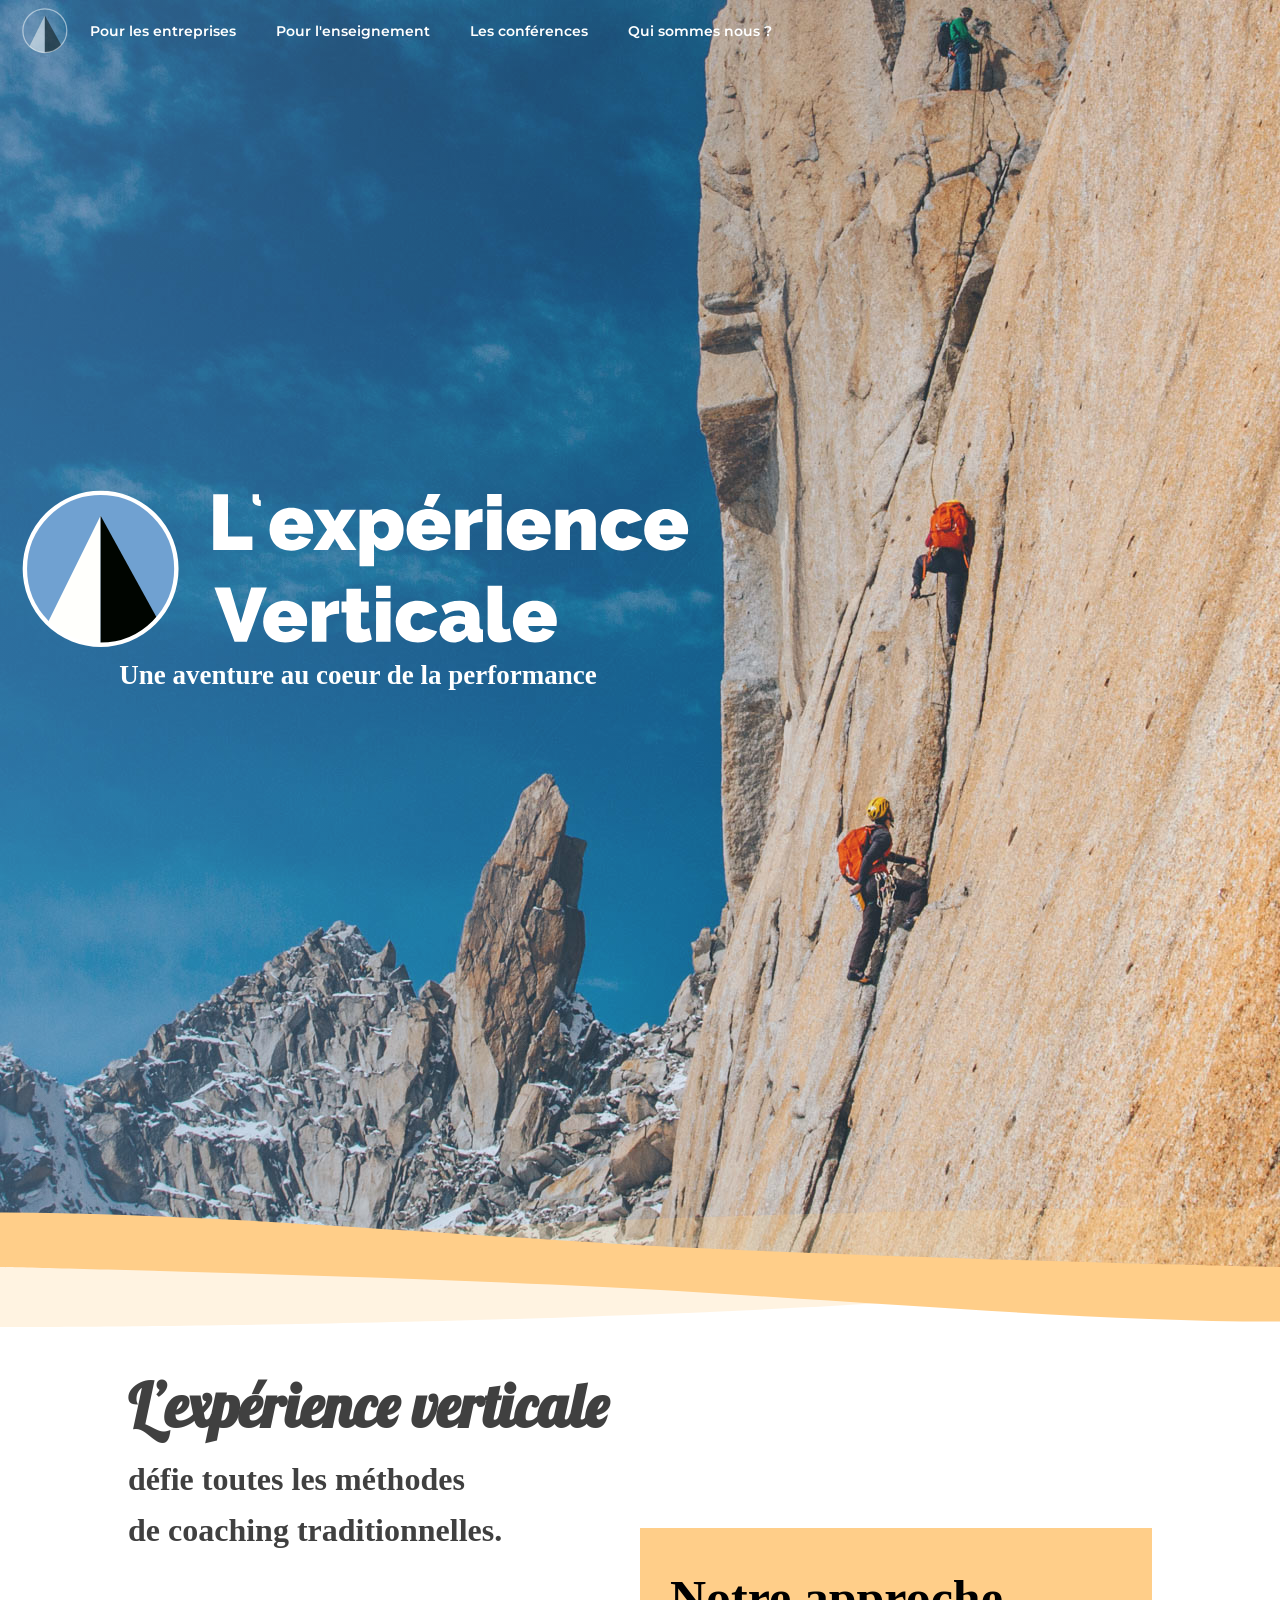
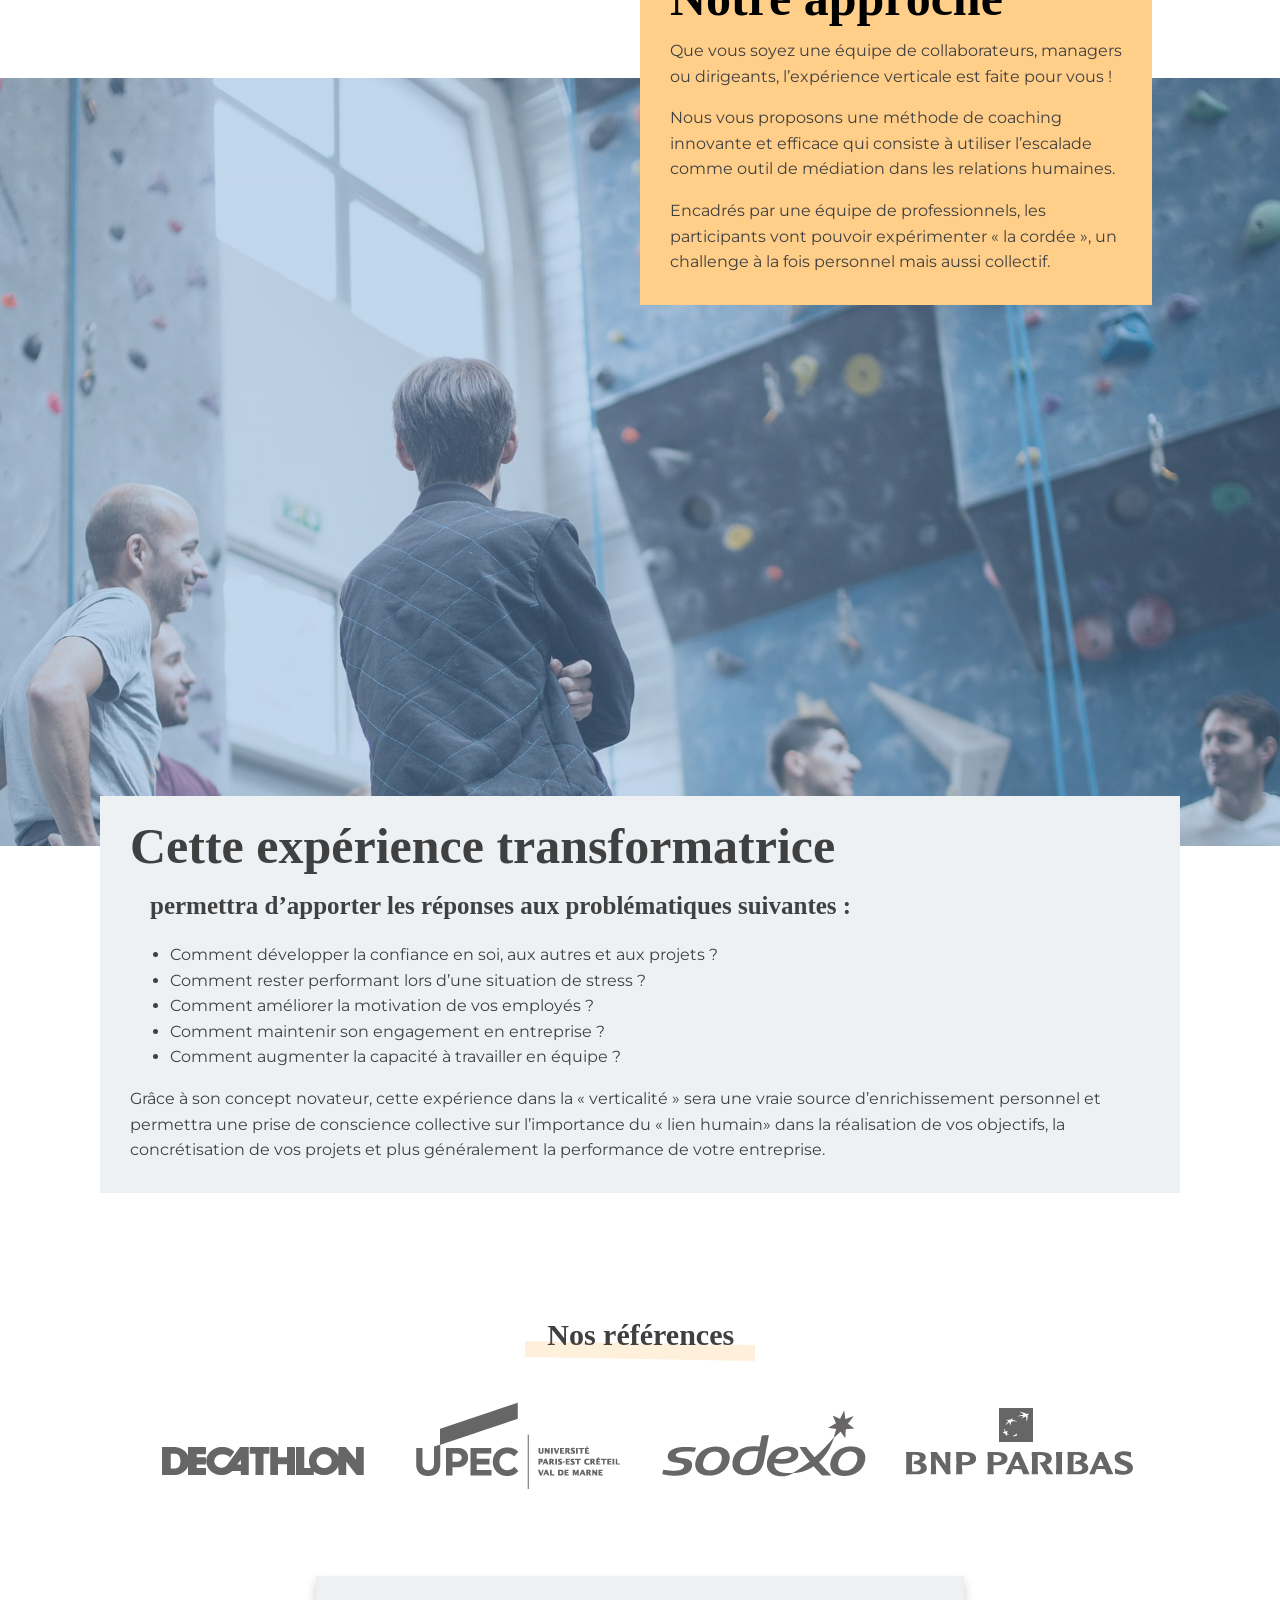
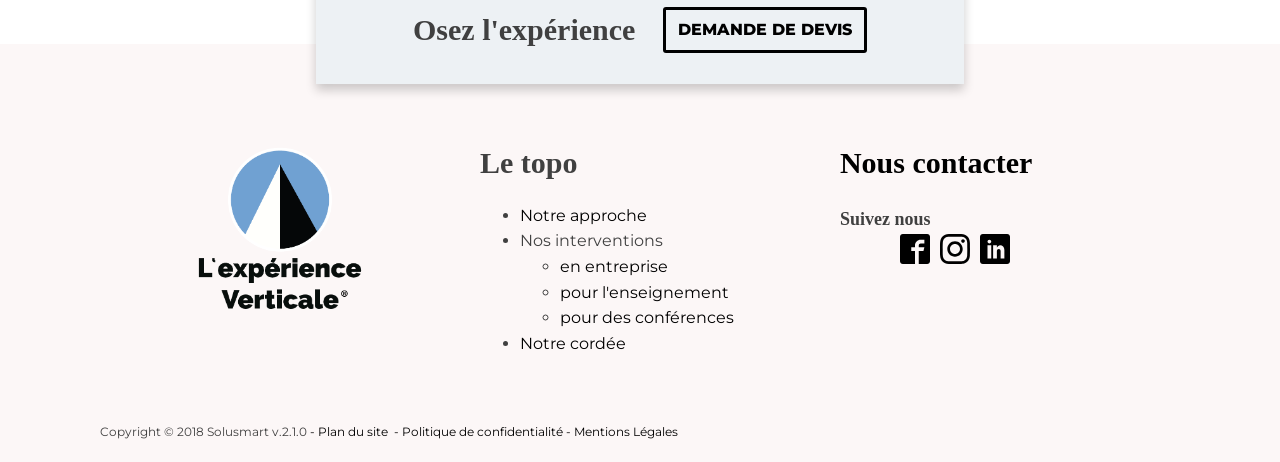
==== index.html @ 776cdc73 "Migration du site WordPress en site statique HTML/CSS/JS - 8 pages reproduites à l'identique (gabari" ====
<!DOCTYPE html>
<html lang="fr-FR">
<head>
<meta charset="UTF-8">
<meta name="viewport" content="width=device-width, initial-scale=1.0">
<title>L&#x27;expérience Verticale , une aventure au coeur de la performance</title>
<meta name="description" content="&quot;L’expérience verticale&quot; est un coaching au coeur de la confiance, encordé avec son partenaire, tester et renforcer votre performance.">
<meta name="robots" content="index, follow, max-image-preview:large, max-snippet:-1, max-video-preview:-1">
<link rel="canonical" href="https://www.experience-verticale.com/">
<meta property="og:locale" content="fr_FR">
<meta property="og:type" content="website">
<meta property="og:title" content="L&#x27;expérience Verticale , une aventure au coeur de la performance">
<meta property="og:description" content="&quot;L’expérience verticale&quot; est un coaching au coeur de la confiance, encordé avec son partenaire, tester et renforcer votre performance.">
<meta property="og:image" content="https://www.experience-verticale.com/assets/img/Experience-verticale_la-puissance-de-la-cordee.jpg">
<meta property="og:image:width" content="1900">
<meta property="og:image:height" content="1267">
<meta property="og:image:type" content="image/jpeg">
<meta property="og:url" content="https://www.experience-verticale.com/">
<meta property="og:site_name" content="L&#039;expérience Verticale">
<meta name="twitter:card" content="summary_large_image">
<link rel="icon" href="assets/img/favicon-32x32.png" sizes="32x32">
<link rel="icon" href="assets/img/favicon-192x192.png" sizes="192x192">
<link rel="apple-touch-icon" href="assets/img/favicon-180x180.png">
<meta name="msapplication-TileImage" content="assets/img/favicon-270x270.png">
<link rel="preconnect" href="https://fonts.bunny.net">
<link rel="stylesheet" href="https://fonts.bunny.net/css?family=montserrat:100,200,300,400,500,600,700,800,900|raleway:100,200,300,400,500,600,700,800,900|source-sans-pro:200,300,400,600,700,900|lobster:400&display=swap">
<link rel="stylesheet" href="assets/css/base.css">
<link rel="stylesheet" href="assets/css/layout.css">
<link rel="stylesheet" href="assets/css/pages/accueil.css">
<link rel="stylesheet" href="assets/css/universal.css">
<script type="application/ld+json">{"@context":"https:\/\/schema.org","@graph":[{"@type":"WebPage","@id":"https:\/\/www.experience-verticale.com\/","url":"https:\/\/www.experience-verticale.com\/","name":"L&#039;expérience Verticale , une aventure au coeur de la performance","isPartOf":{"@id":"https:\/\/www.experience-verticale.com\/#website"},"datePublished":"2019-02-04T19:18:00+00:00","dateModified":"2019-04-15T20:10:49+00:00","description":"\"L’expérience verticale\" est un coaching au coeur de la confiance, encordé avec son partenaire, tester et renforcer votre performance.","breadcrumb":{"@id":"https:\/\/www.experience-verticale.com\/#breadcrumb"},"inLanguage":"fr-FR","potentialAction":[{"@type":"ReadAction","target":["https:\/\/www.experience-verticale.com\/"]}]},{"@type":"BreadcrumbList","@id":"https:\/\/www.experience-verticale.com\/#breadcrumb","itemListElement":[{"@type":"ListItem","position":1,"name":"Accueil"}]},{"@type":"WebSite","@id":"https:\/\/www.experience-verticale.com\/#website","url":"https:\/\/www.experience-verticale.com\/","name":"L&#039;expérience Verticale","description":"Une aventure au coeur de la performance","inLanguage":"fr-FR"}]}</script>
<script async src="https://www.googletagmanager.com/gtag/js?id=GT-WRCR4NZ"></script>
<script>window.dataLayer=window.dataLayer||[];function gtag(){dataLayer.push(arguments);}gtag("js",new Date());gtag("config","GT-WRCR4NZ");</script>
<script src="assets/js/main.js" defer></script>
</head>
<body class="oxy-overlay-header oxygen-body">
<header id="_header-68-10" class="oxy-header-wrapper oxy-sticky-header oxy-overlay-header oxy-header" ><div id="_header_row-69-10" class="oxygen-hide-in-sticky oxygen-only-show-in-overlay oxy-header-row" ><div class="oxy-header-container"><div id="_header_left-70-10" class="oxy-header-left" ><img  id="image-75-10" alt="" src="assets/img/logo-LEXP-OPA.svg" class="ct-image"/><nav id="_nav_menu-74-10" class="oxy-nav-menu oxy-nav-menu-dropdowns oxy-nav-menu-dropdown-arrow oxy-nav-menu-responsive-dropdowns" ><div class='oxy-menu-toggle'><div class='oxy-nav-menu-hamburger-wrap'><div class='oxy-nav-menu-hamburger'><div class='oxy-nav-menu-hamburger-line'></div><div class='oxy-nav-menu-hamburger-line'></div><div class='oxy-nav-menu-hamburger-line'></div></div></div></div><div class="menu-fr_top_menu-container"><ul id="menu-fr_top_menu" class="oxy-nav-menu-list"><li class="menu-item"><a href="pour-les-entreprises/">Pour les entreprises</a></li>
<li class="menu-item"><a href="pour-lenseignement/">Pour l'enseignement</a></li>
<li class="menu-item"><a href="les-conferences/">Les conférences</a></li>
<li class="menu-item"><a href="qui-sommes-nous/">Qui sommes nous ?</a></li>
</ul></div></nav></div><div id="_header_center-71-10" class="oxy-header-center" ></div><div id="_header_right-72-10" class="oxy-header-right" ></div></div></div><div id="_header_row-77-10" class="oxygen-show-in-sticky-only oxygen-only-show-in-overlay oxy-header-row" ><div class="oxy-header-container"><div id="_header_left-78-10" class="oxy-header-left" ><img  id="image-79-10" alt="" src="assets/img/logo-LEXP-M.svg" class="ct-image"/><nav id="_nav_menu-80-10" class="oxy-nav-menu oxy-nav-menu-dropdowns oxy-nav-menu-dropdown-arrow oxy-nav-menu-responsive-dropdowns" ><div class='oxy-menu-toggle'><div class='oxy-nav-menu-hamburger-wrap'><div class='oxy-nav-menu-hamburger'><div class='oxy-nav-menu-hamburger-line'></div><div class='oxy-nav-menu-hamburger-line'></div><div class='oxy-nav-menu-hamburger-line'></div></div></div></div><div class="menu-fr_top_menu-container"><ul id="menu-fr_top_menu-1" class="oxy-nav-menu-list"><li class="menu-item"><a href="pour-les-entreprises/">Pour les entreprises</a></li>
<li class="menu-item"><a href="pour-lenseignement/">Pour l'enseignement</a></li>
<li class="menu-item"><a href="les-conferences/">Les conférences</a></li>
<li class="menu-item"><a href="qui-sommes-nous/">Qui sommes nous ?</a></li>
</ul></div></nav></div><div id="_header_center-81-10" class="oxy-header-center" ></div><div id="_header_right-82-10" class="oxy-header-right" ></div></div></div></header>
				<section id="section-3-10" class=" ct-section" ><div class="ct-section-inner-wrap"><div id="code_block-61-10" class="ct-code-block" ><svg xmlns="http://www.w3.org/2000/svg" viewBox="0 0 1000 279.24" preserveAspectRatio="none"><path d="M1000 0S331.54-4.18 0 279.24h1000z" opacity=".25"/><path d="M1000 279.24s-339.56-44.3-522.95-109.6S132.86 23.76 0 25.15v254.09z"/></svg>
    </div><div id="div_block-88-10" class="ct-div-block" ><img  id="image-84-10" alt="" src="assets/img/logo-LEXP-M.svg" class="ct-image"/><h2 id="headline-83-10" class="ct-headline">Une aventure au coeur de la performance</h2></div></div></section><section id="section-163-10" class=" ct-section" ><div class="ct-section-inner-wrap"><div id="code_block-165-10" class="ct-code-block" ><svg xmlns="http://www.w3.org/2000/svg" viewBox="0 0 1000 279.24" preserveAspectRatio="none"><path d="M1000 0S331.54-4.18 0 279.24h1000z" opacity=".25"/><path d="M1000 279.24s-339.56-44.3-522.95-109.6S132.86 23.76 0 25.15v254.09z"/></svg>
    </div></div></section><section id="section-275-10" class=" ct-section" ><div class="ct-section-inner-wrap"><div id="div_block-277-10" class="ct-div-block" ><h1 id="headline-280-10" class="ct-headline">L’expérience verticale<br></h1><h1 id="headline-283-10" class="ct-headline">défie toutes les méthodes<br>de coaching traditionnelles.</h1></div></div></section><section id="section-17-10" class=" ct-section" ><div class="ct-section-inner-wrap"><div id="div_block-262-10" class="ct-div-block" ><h1 id="headline-251-10" class="ct-headline">Notre approche</h1><div id="_rich_text-258-10" class="oxy-rich-text" ><p><span style="font-weight: 400;">Que vous soyez une équipe de collaborateurs, managers ou dirigeants, l’expérience verticale est faite pour vous !</span></p><p><span style="font-weight: 400;">Nous vous proposons une méthode de coaching innovante et efficace qui consiste à utiliser l’escalade comme outil de médiation dans les relations humaines.</span></p><p><span style="font-weight: 400;">Encadrés par une équipe de professionnels, les participants vont pouvoir expérimenter « la cordée », un challenge à la fois personnel mais aussi collectif.</span></p></div></div></div></section><section id="section-299-10" class=" ct-section" ><div class="ct-section-inner-wrap"></div></section><section id="section-273-10" class=" ct-section" ><div class="ct-section-inner-wrap"><div id="div_block-291-10" class="ct-div-block" ><h1 id="headline-292-10" class="ct-headline">Cette expérience transformatrice</h1><h1 id="headline-295-10" class="ct-headline">permettra d’apporter les réponses aux problématiques suivantes :</h1><div id="_rich_text-294-10" class="oxy-rich-text" ><ul><li><span style="font-weight: 400;">Comment développer la confiance en soi, aux autres et aux projets ?</span></li><li><span style="font-weight: 400;"> Comment rester performant lors d’une situation de stress ?</span></li><li><span style="font-weight: 400;"> Comment améliorer la motivation de vos employés ? </span></li><li><span style="font-weight: 400;"> Comment maintenir son engagement en entreprise ?</span></li><li><span style="font-weight: 400;"> Comment augmenter la capacité à travailler en équipe ?</span></li></ul><p><span style="font-weight: 400;">Grâce à son concept novateur, cette expérience dans la « verticalité » sera une vraie source d’enrichissement personnel et permettra une prise de conscience collective sur l’importance du « lien humain» dans la réalisation de vos objectifs, la concrétisation de vos projets et plus généralement la performance de votre entreprise.</span></p></div></div></div></section><section id="section-324-10" class=" ct-section" ><div class="ct-section-inner-wrap"></div></section><section id="section-317-10" class=" ct-section" ><div class="ct-section-inner-wrap"><div id="div_block-358-10" class="ct-div-block" ><h1 id="headline-359-10" class="ct-headline">Nos références</h1></div><div id="slider-167-10" class="ct-slider ct_unique_slider_4169" ><div class="oxygen-unslider-container"><ul><li><div id="slide-168-10" class="ct-slide" ><img  id="image-179-10" alt="" src="assets/img/Clients-Slider-1.png" class="ct-image"/><img  id="image-180-10" alt="" src="assets/img/Clients-Slider-Mob-1.png" class="ct-image"/></div></li><li><div id="slide-169-10" class="ct-slide" ><img  id="image-183-10" alt="" src="assets/img/Clients-Slider-2.png" class="ct-image"/><img  id="image-181-10" alt="" src="assets/img/Clients-Slider-Mob-2.png" class="ct-image"/></div></li><li><div id="slide-191-10" class="ct-slide" ><img  id="image-192-10" alt="" src="assets/img/Clients-Slider-3.png" class="ct-image"/><img  id="image-193-10" alt="" src="assets/img/Clients-Slider-Mob-3.png" class="ct-image"/></div></li></ul></div></div></div></section><section id="section-397-10" class=" ct-section" ><div class="ct-section-inner-wrap"><div id="div_block-398-10" class="ct-div-block" ><h1 id="headline-399-10" class="ct-headline">Osez l'expérience</h1><a id="link_button-402-10" class="ct-link-button" href="mailto:contact@experience-verticale.com"  >DEMANDE DE DEVIS</a></div></div></section><section id="section-24-10" class=" ct-section" ><div class="ct-section-inner-wrap"><div id="new_columns-140-10" class="ct-new-columns" ><div id="div_block-141-10" class="ct-div-block" ><div id="div_block-145-10" class="ct-div-block" ><img  id="image-44-32" alt="" src="assets/img/logo-EV-carre-trs.png" class="ct-image"/><img  id="image-45-32" alt="" src="assets/img/logo-LEXP-M-500px.png" class="ct-image"/></div></div><div id="div_block-142-10" class="ct-div-block" ><div id="div_block-18-32" class="ct-div-block" ><h1 id="headline-152-10" class="ct-headline">Le topo<br></h1><div id="_rich_text-161-10" class="oxy-rich-text" ><ul><li><a href="./">Notre approche</a></li><li>Nos interventions<ul><li><a href="pour-les-entreprises/">en entreprise</a></li><li><a href="pour-lenseignement/">pour l'enseignement</a></li><li><a href="les-conferences/">pour des conférences</a></li></ul></li><li><a href="qui-sommes-nous/">Notre cordée</a></li></ul></div></div></div><div id="div_block-143-10" class="ct-div-block" ><a id="link-43-32" class="ct-link" href="mailto:contact@experience-verticale.com"  ><h1 id="headline-25-32" class="ct-headline">Nous contacter</h1></a><h1 id="headline-33-32" class="ct-headline">Suivez nous</h1><div id="_social_icons-35-32" class="oxy-social-icons" ><a href='https://www.facebook.com/experienceverticale' target='_blank' class='oxy-social-icons-facebook'><svg><title>Visit our Facebook</title><use xlink:href='#oxy-social-icons-icon-facebook-blank'></use></svg></a><a href='https://www.instagram.com/experienceverticale/' target='_blank' class='oxy-social-icons-instagram'><svg><title>Visit our Instagram</title><use xlink:href='#oxy-social-icons-icon-instagram-blank'></use></svg></a><a href='https://www.linkedin.com/company/experienceverticale/' target='_blank' class='oxy-social-icons-linkedin'><svg><title>Visit our LinkedIn</title><use xlink:href='#oxy-social-icons-icon-linkedin-blank'></use></svg></a></div></div></div><div id="div_block-149-10" class="ct-div-block" ><div id="text_block-150-10" class="ct-text-block" >Copyright © 2018 Solusmart v.2.1.0</div><a id="text_block-52-32" class="ct-link-text" href="plan-du-site/" target="_self"  >&nbsp;-&nbsp;Plan du site&nbsp;</a><a id="link_text-56-32" class="ct-link-text" href="politique-de-confidentialite/" target="_self"  >&nbsp;- Politique de confidentialité</a><a id="link_text-58-32" class="ct-link-text" href="mentions-legales/" target="_self"  >&nbsp;- Mentions Légales</a></div></div></section>	
		<svg style="position: absolute; width: 0; height: 0; overflow: hidden;" version="1.1" xmlns="http://www.w3.org/2000/svg" xmlns:xlink="http://www.w3.org/1999/xlink">
		   <defs>
		      <symbol id="oxy-social-icons-icon-linkedin" viewBox="0 0 32 32">
		         <title>linkedin</title>
		         <path d="M12 12h5.535v2.837h0.079c0.77-1.381 2.655-2.837 5.464-2.837 5.842 0 6.922 3.637 6.922 8.367v9.633h-5.769v-8.54c0-2.037-0.042-4.657-3.001-4.657-3.005 0-3.463 2.218-3.463 4.509v8.688h-5.767v-18z"></path>
		         <path d="M2 12h6v18h-6v-18z"></path>
		         <path d="M8 7c0 1.657-1.343 3-3 3s-3-1.343-3-3c0-1.657 1.343-3 3-3s3 1.343 3 3z"></path>
		      </symbol>
		      <symbol id="oxy-social-icons-icon-facebook" viewBox="0 0 32 32">
		         <title>facebook</title>
		         <path d="M19 6h5v-6h-5c-3.86 0-7 3.14-7 7v3h-4v6h4v16h6v-16h5l1-6h-6v-3c0-0.542 0.458-1 1-1z"></path>
		      </symbol>
		      <symbol id="oxy-social-icons-icon-pinterest" viewBox="0 0 32 32">
		         <title>pinterest</title>
		         <path d="M16 2.138c-7.656 0-13.863 6.206-13.863 13.863 0 5.875 3.656 10.887 8.813 12.906-0.119-1.094-0.231-2.781 0.050-3.975 0.25-1.081 1.625-6.887 1.625-6.887s-0.412-0.831-0.412-2.056c0-1.925 1.119-3.369 2.506-3.369 1.181 0 1.756 0.887 1.756 1.95 0 1.188-0.756 2.969-1.15 4.613-0.331 1.381 0.688 2.506 2.050 2.506 2.462 0 4.356-2.6 4.356-6.35 0-3.319-2.387-5.638-5.787-5.638-3.944 0-6.256 2.956-6.256 6.019 0 1.194 0.456 2.469 1.031 3.163 0.113 0.137 0.131 0.256 0.094 0.4-0.106 0.438-0.338 1.381-0.387 1.575-0.063 0.256-0.2 0.306-0.463 0.188-1.731-0.806-2.813-3.337-2.813-5.369 0-4.375 3.175-8.387 9.156-8.387 4.806 0 8.544 3.425 8.544 8.006 0 4.775-3.012 8.625-7.194 8.625-1.406 0-2.725-0.731-3.175-1.594 0 0-0.694 2.644-0.863 3.294-0.313 1.206-1.156 2.712-1.725 3.631 1.3 0.4 2.675 0.619 4.106 0.619 7.656 0 13.863-6.206 13.863-13.863 0-7.662-6.206-13.869-13.863-13.869z"></path>
		      </symbol>
		      <symbol id="oxy-social-icons-icon-youtube" viewBox="0 0 32 32">
		         <title>youtube</title>
		         <path d="M31.681 9.6c0 0-0.313-2.206-1.275-3.175-1.219-1.275-2.581-1.281-3.206-1.356-4.475-0.325-11.194-0.325-11.194-0.325h-0.012c0 0-6.719 0-11.194 0.325-0.625 0.075-1.987 0.081-3.206 1.356-0.963 0.969-1.269 3.175-1.269 3.175s-0.319 2.588-0.319 5.181v2.425c0 2.587 0.319 5.181 0.319 5.181s0.313 2.206 1.269 3.175c1.219 1.275 2.819 1.231 3.531 1.369 2.563 0.244 10.881 0.319 10.881 0.319s6.725-0.012 11.2-0.331c0.625-0.075 1.988-0.081 3.206-1.356 0.962-0.969 1.275-3.175 1.275-3.175s0.319-2.587 0.319-5.181v-2.425c-0.006-2.588-0.325-5.181-0.325-5.181zM12.694 20.15v-8.994l8.644 4.513-8.644 4.481z"></path>
		      </symbol>
		      <symbol id="oxy-social-icons-icon-rss" viewBox="0 0 32 32">
		         <title>rss</title>
		         <path d="M4.259 23.467c-2.35 0-4.259 1.917-4.259 4.252 0 2.349 1.909 4.244 4.259 4.244 2.358 0 4.265-1.895 4.265-4.244-0-2.336-1.907-4.252-4.265-4.252zM0.005 10.873v6.133c3.993 0 7.749 1.562 10.577 4.391 2.825 2.822 4.384 6.595 4.384 10.603h6.16c-0-11.651-9.478-21.127-21.121-21.127zM0.012 0v6.136c14.243 0 25.836 11.604 25.836 25.864h6.152c0-17.64-14.352-32-31.988-32z"></path>
		      </symbol>
		      <symbol id="oxy-social-icons-icon-twitter" viewBox="0 0 512 512">
		         <title>twitter</title>
		         <path d="M389.2 48h70.6L305.6 224.2 487 464H345L233.7 318.6 106.5 464H35.8L200.7 275.5 26.8 48H172.4L272.9 180.9 389.2 48zM364.4 421.8h39.1L151.1 88h-42L364.4 421.8z"></path>
		      </symbol>
		      <symbol id="oxy-social-icons-icon-instagram" viewBox="0 0 32 32">
		         <title>instagram</title>
		         <path d="M16 2.881c4.275 0 4.781 0.019 6.462 0.094 1.563 0.069 2.406 0.331 2.969 0.55 0.744 0.288 1.281 0.638 1.837 1.194 0.563 0.563 0.906 1.094 1.2 1.838 0.219 0.563 0.481 1.412 0.55 2.969 0.075 1.688 0.094 2.194 0.094 6.463s-0.019 4.781-0.094 6.463c-0.069 1.563-0.331 2.406-0.55 2.969-0.288 0.744-0.637 1.281-1.194 1.837-0.563 0.563-1.094 0.906-1.837 1.2-0.563 0.219-1.413 0.481-2.969 0.55-1.688 0.075-2.194 0.094-6.463 0.094s-4.781-0.019-6.463-0.094c-1.563-0.069-2.406-0.331-2.969-0.55-0.744-0.288-1.281-0.637-1.838-1.194-0.563-0.563-0.906-1.094-1.2-1.837-0.219-0.563-0.481-1.413-0.55-2.969-0.075-1.688-0.094-2.194-0.094-6.463s0.019-4.781 0.094-6.463c0.069-1.563 0.331-2.406 0.55-2.969 0.288-0.744 0.638-1.281 1.194-1.838 0.563-0.563 1.094-0.906 1.838-1.2 0.563-0.219 1.412-0.481 2.969-0.55 1.681-0.075 2.188-0.094 6.463-0.094zM16 0c-4.344 0-4.887 0.019-6.594 0.094-1.7 0.075-2.869 0.35-3.881 0.744-1.056 0.412-1.95 0.956-2.837 1.85-0.894 0.888-1.438 1.781-1.85 2.831-0.394 1.019-0.669 2.181-0.744 3.881-0.075 1.713-0.094 2.256-0.094 6.6s0.019 4.887 0.094 6.594c0.075 1.7 0.35 2.869 0.744 3.881 0.413 1.056 0.956 1.95 1.85 2.837 0.887 0.887 1.781 1.438 2.831 1.844 1.019 0.394 2.181 0.669 3.881 0.744 1.706 0.075 2.25 0.094 6.594 0.094s4.888-0.019 6.594-0.094c1.7-0.075 2.869-0.35 3.881-0.744 1.050-0.406 1.944-0.956 2.831-1.844s1.438-1.781 1.844-2.831c0.394-1.019 0.669-2.181 0.744-3.881 0.075-1.706 0.094-2.25 0.094-6.594s-0.019-4.887-0.094-6.594c-0.075-1.7-0.35-2.869-0.744-3.881-0.394-1.063-0.938-1.956-1.831-2.844-0.887-0.887-1.781-1.438-2.831-1.844-1.019-0.394-2.181-0.669-3.881-0.744-1.712-0.081-2.256-0.1-6.6-0.1v0z"></path>
		         <path d="M16 7.781c-4.537 0-8.219 3.681-8.219 8.219s3.681 8.219 8.219 8.219 8.219-3.681 8.219-8.219c0-4.537-3.681-8.219-8.219-8.219zM16 21.331c-2.944 0-5.331-2.387-5.331-5.331s2.387-5.331 5.331-5.331c2.944 0 5.331 2.387 5.331 5.331s-2.387 5.331-5.331 5.331z"></path>
		         <path d="M26.462 7.456c0 1.060-0.859 1.919-1.919 1.919s-1.919-0.859-1.919-1.919c0-1.060 0.859-1.919 1.919-1.919s1.919 0.859 1.919 1.919z"></path>
		      </symbol>
		      <symbol id="oxy-social-icons-icon-facebook-blank" viewBox="0 0 32 32">
		         <title>facebook-blank</title>
		         <path d="M29 0h-26c-1.65 0-3 1.35-3 3v26c0 1.65 1.35 3 3 3h13v-14h-4v-4h4v-2c0-3.306 2.694-6 6-6h4v4h-4c-1.1 0-2 0.9-2 2v2h6l-1 4h-5v14h9c1.65 0 3-1.35 3-3v-26c0-1.65-1.35-3-3-3z"></path>
		      </symbol>
		      <symbol id="oxy-social-icons-icon-rss-blank" viewBox="0 0 32 32">
		         <title>rss-blank</title>
		         <path d="M29 0h-26c-1.65 0-3 1.35-3 3v26c0 1.65 1.35 3 3 3h26c1.65 0 3-1.35 3-3v-26c0-1.65-1.35-3-3-3zM8.719 25.975c-1.5 0-2.719-1.206-2.719-2.706 0-1.488 1.219-2.712 2.719-2.712 1.506 0 2.719 1.225 2.719 2.712 0 1.5-1.219 2.706-2.719 2.706zM15.544 26c0-2.556-0.994-4.962-2.794-6.762-1.806-1.806-4.2-2.8-6.75-2.8v-3.912c7.425 0 13.475 6.044 13.475 13.475h-3.931zM22.488 26c0-9.094-7.394-16.5-16.481-16.5v-3.912c11.25 0 20.406 9.162 20.406 20.413h-3.925z"></path>
		      </symbol>
		      <symbol id="oxy-social-icons-icon-linkedin-blank" viewBox="0 0 32 32">
		         <title>linkedin-blank</title>
		         <path d="M29 0h-26c-1.65 0-3 1.35-3 3v26c0 1.65 1.35 3 3 3h26c1.65 0 3-1.35 3-3v-26c0-1.65-1.35-3-3-3zM12 26h-4v-14h4v14zM10 10c-1.106 0-2-0.894-2-2s0.894-2 2-2c1.106 0 2 0.894 2 2s-0.894 2-2 2zM26 26h-4v-8c0-1.106-0.894-2-2-2s-2 0.894-2 2v8h-4v-14h4v2.481c0.825-1.131 2.087-2.481 3.5-2.481 2.488 0 4.5 2.238 4.5 5v9z"></path>
		      </symbol>
		      <symbol id="oxy-social-icons-icon-pinterest-blank" viewBox="0 0 32 32">
		         <title>pinterest</title>
		         <path d="M16 2.138c-7.656 0-13.863 6.206-13.863 13.863 0 5.875 3.656 10.887 8.813 12.906-0.119-1.094-0.231-2.781 0.050-3.975 0.25-1.081 1.625-6.887 1.625-6.887s-0.412-0.831-0.412-2.056c0-1.925 1.119-3.369 2.506-3.369 1.181 0 1.756 0.887 1.756 1.95 0 1.188-0.756 2.969-1.15 4.613-0.331 1.381 0.688 2.506 2.050 2.506 2.462 0 4.356-2.6 4.356-6.35 0-3.319-2.387-5.638-5.787-5.638-3.944 0-6.256 2.956-6.256 6.019 0 1.194 0.456 2.469 1.031 3.163 0.113 0.137 0.131 0.256 0.094 0.4-0.106 0.438-0.338 1.381-0.387 1.575-0.063 0.256-0.2 0.306-0.463 0.188-1.731-0.806-2.813-3.337-2.813-5.369 0-4.375 3.175-8.387 9.156-8.387 4.806 0 8.544 3.425 8.544 8.006 0 4.775-3.012 8.625-7.194 8.625-1.406 0-2.725-0.731-3.175-1.594 0 0-0.694 2.644-0.863 3.294-0.313 1.206-1.156 2.712-1.725 3.631 1.3 0.4 2.675 0.619 4.106 0.619 7.656 0 13.863-6.206 13.863-13.863 0-7.662-6.206-13.869-13.863-13.869z"></path>
		      </symbol>
		      <symbol id="oxy-social-icons-icon-youtube-blank" viewBox="0 0 32 32">
		         <title>youtube</title>
		         <path d="M31.681 9.6c0 0-0.313-2.206-1.275-3.175-1.219-1.275-2.581-1.281-3.206-1.356-4.475-0.325-11.194-0.325-11.194-0.325h-0.012c0 0-6.719 0-11.194 0.325-0.625 0.075-1.987 0.081-3.206 1.356-0.963 0.969-1.269 3.175-1.269 3.175s-0.319 2.588-0.319 5.181v2.425c0 2.587 0.319 5.181 0.319 5.181s0.313 2.206 1.269 3.175c1.219 1.275 2.819 1.231 3.531 1.369 2.563 0.244 10.881 0.319 10.881 0.319s6.725-0.012 11.2-0.331c0.625-0.075 1.988-0.081 3.206-1.356 0.962-0.969 1.275-3.175 1.275-3.175s0.319-2.587 0.319-5.181v-2.425c-0.006-2.588-0.325-5.181-0.325-5.181zM12.694 20.15v-8.994l8.644 4.513-8.644 4.481z"></path>
		      </symbol>
		      <symbol id="oxy-social-icons-icon-twitter-blank" viewBox="0 0 448 512">
				<title>twitter</title>
				<path d="M64 32C28.7 32 0 60.7 0 96V416c0 35.3 28.7 64 64 64H384c35.3 0 64-28.7 64-64V96c0-35.3-28.7-64-64-64H64zm297.1 84L257.3 234.6 379.4 396H283.8L209 298.1 123.3 396H75.8l111-126.9L69.7 116h98l67.7 89.5L313.6 116h47.5zM323.3 367.6L153.4 142.9H125.1L296.9 367.6h26.3z"></path>
			  </symbol>
		      <symbol id="oxy-social-icons-icon-instagram-blank" viewBox="0 0 32 32">
		         <title>instagram</title>
		         <path d="M16 2.881c4.275 0 4.781 0.019 6.462 0.094 1.563 0.069 2.406 0.331 2.969 0.55 0.744 0.288 1.281 0.638 1.837 1.194 0.563 0.563 0.906 1.094 1.2 1.838 0.219 0.563 0.481 1.412 0.55 2.969 0.075 1.688 0.094 2.194 0.094 6.463s-0.019 4.781-0.094 6.463c-0.069 1.563-0.331 2.406-0.55 2.969-0.288 0.744-0.637 1.281-1.194 1.837-0.563 0.563-1.094 0.906-1.837 1.2-0.563 0.219-1.413 0.481-2.969 0.55-1.688 0.075-2.194 0.094-6.463 0.094s-4.781-0.019-6.463-0.094c-1.563-0.069-2.406-0.331-2.969-0.55-0.744-0.288-1.281-0.637-1.838-1.194-0.563-0.563-0.906-1.094-1.2-1.837-0.219-0.563-0.481-1.413-0.55-2.969-0.075-1.688-0.094-2.194-0.094-6.463s0.019-4.781 0.094-6.463c0.069-1.563 0.331-2.406 0.55-2.969 0.288-0.744 0.638-1.281 1.194-1.838 0.563-0.563 1.094-0.906 1.838-1.2 0.563-0.219 1.412-0.481 2.969-0.55 1.681-0.075 2.188-0.094 6.463-0.094zM16 0c-4.344 0-4.887 0.019-6.594 0.094-1.7 0.075-2.869 0.35-3.881 0.744-1.056 0.412-1.95 0.956-2.837 1.85-0.894 0.888-1.438 1.781-1.85 2.831-0.394 1.019-0.669 2.181-0.744 3.881-0.075 1.713-0.094 2.256-0.094 6.6s0.019 4.887 0.094 6.594c0.075 1.7 0.35 2.869 0.744 3.881 0.413 1.056 0.956 1.95 1.85 2.837 0.887 0.887 1.781 1.438 2.831 1.844 1.019 0.394 2.181 0.669 3.881 0.744 1.706 0.075 2.25 0.094 6.594 0.094s4.888-0.019 6.594-0.094c1.7-0.075 2.869-0.35 3.881-0.744 1.050-0.406 1.944-0.956 2.831-1.844s1.438-1.781 1.844-2.831c0.394-1.019 0.669-2.181 0.744-3.881 0.075-1.706 0.094-2.25 0.094-6.594s-0.019-4.887-0.094-6.594c-0.075-1.7-0.35-2.869-0.744-3.881-0.394-1.063-0.938-1.956-1.831-2.844-0.887-0.887-1.781-1.438-2.831-1.844-1.019-0.394-2.181-0.669-3.881-0.744-1.712-0.081-2.256-0.1-6.6-0.1v0z"></path>
		         <path d="M16 7.781c-4.537 0-8.219 3.681-8.219 8.219s3.681 8.219 8.219 8.219 8.219-3.681 8.219-8.219c0-4.537-3.681-8.219-8.219-8.219zM16 21.331c-2.944 0-5.331-2.387-5.331-5.331s2.387-5.331 5.331-5.331c2.944 0 5.331 2.387 5.331 5.331s-2.387 5.331-5.331 5.331z"></path>
		         <path d="M26.462 7.456c0 1.060-0.859 1.919-1.919 1.919s-1.919-0.859-1.919-1.919c0-1.060 0.859-1.919 1.919-1.919s1.919 0.859 1.919 1.919z"></path>
		      </symbol>
		   </defs>
		</svg>
<style type="text/css" id="ct_code_block_css_61">#section-3-10 {
	position: relative;
	overflow: hidden;
}
#section-3-10 svg {
	position: absolute;
	bottom: 0;
	left: 0;
	width: 100%;
	height: 60px;
	fill: #ffce89
}</style>
<style type="text/css" id="ct_code_block_css_165">#section-163-10 {
	position: relative;
}
#section-163-10 svg {
	position: absolute;
	bottom: -60px;
	left: 0;
	width: 100%;
	height: 60px;
	fill: #ffce89;
    transform:scale(-1,-1);
}</style>
<!-- /WP_FOOTER -->
</body>
</html>
---- assets/css/base.css ----
/* Fondations (Oxygen component framework) */
/*! normalize.css v7.0.0 | MIT License | github.com/necolas/normalize.css */
button,
hr,
input {
  overflow: visible;
}
audio,
canvas,
progress,
video {
  display: inline-block;
}
progress,
sub,
sup {
  vertical-align: baseline;
}
[type="checkbox"],
[type="radio"],
legend {
  box-sizing: border-box;
  padding: 0;
}
html {
  line-height: 1.15;
  -ms-text-size-adjust: 100%;
  -webkit-text-size-adjust: 100%;
}
body,
h1,
h2,
h3,
h4,
h5,
h6 {
  margin: 0;
}
article,
aside,
details,
figcaption,
figure,
footer,
header,
main,
menu,
nav,
section {
  display: block;
}
figure {
  margin: 1em 40px;
}
hr {
  box-sizing: content-box;
  height: 0;
}
code,
kbd,
pre,
samp {
  font-family: monospace, monospace;
  font-size: 1em;
}
a {
  background-color: transparent;
  -webkit-text-decoration-skip: objects;
}
abbr[title] {
  border-bottom: none;
  text-decoration: underline;
  text-decoration: underline dotted;
}
b,
strong {
  font-weight: bolder;
}
dfn {
  font-style: italic;
}
mark {
  background-color: #ff0;
  color: #000;
}
small {
  font-size: 80%;
}
sub,
sup {
  font-size: 75%;
  line-height: 0;
  position: relative;
}
sub {
  bottom: -0.25em;
}
sup {
  top: -0.5em;
}
audio:not([controls]) {
  display: none;
  height: 0;
}
img {
  border-style: none;
}
svg:not(:root) {
  overflow: hidden;
}
button,
input,
optgroup,
select,
textarea {
  font-size: 100%;
  line-height: 1.15;
  margin: 0;
}
button,
select {
  text-transform: none;
}
[type="reset"],
[type="submit"],
button,
html [type="button"] {
  -webkit-appearance: button;
}
[type="button"]::-moz-focus-inner,
[type="reset"]::-moz-focus-inner,
[type="submit"]::-moz-focus-inner,
button::-moz-focus-inner {
  border-style: none;
  padding: 0;
}
[type="button"]:-moz-focusring,
[type="reset"]:-moz-focusring,
[type="submit"]:-moz-focusring,
button:-moz-focusring {
  outline: ButtonText dotted 1px;
}
fieldset {
  padding: 0.35em 0.75em 0.625em;
}
legend {
  color: inherit;
  display: table;
  max-width: 100%;
  white-space: normal;
}
textarea {
  overflow: auto;
}
[type="number"]::-webkit-inner-spin-button,
[type="number"]::-webkit-outer-spin-button {
  height: auto;
}
[type="search"] {
  -webkit-appearance: textfield;
  outline-offset: -2px;
}
[type="search"]::-webkit-search-cancel-button,
[type="search"]::-webkit-search-decoration {
  -webkit-appearance: none;
}
::-webkit-file-upload-button {
  -webkit-appearance: button;
  font: inherit;
}
summary {
  display: list-item;
}
[hidden],
template {
  display: none;
} /* Oxygen */
html {
  box-sizing: border-box;
}
body {
  font-size: 16px;
  color: rgba(64, 64, 64, 1);
}
body.oxygen-aos-enabled {
  overflow-x: hidden;
}
*,
::after,
::before {
  box-sizing: inherit;
}
.ct-section-inner-wrap {
  margin-left: auto;
  margin-right: auto;
  height: 100%;
  min-height: inherit;
}
.ct-section-with-shape-divider {
  position: relative !important;
}
.oxygen-unslider-container:not(.unslider-fade) > ul {
	list-style: none;
	width: 0px;
}
.oxygen-unslider-container:not(.unslider-fade):not(.unslider-horizontal) > ul > li {
  opacity: 0;
}
.oxygen-unslider-container.unslider-fade > ul > li:not(.unslider-active) {
  opacity: 0;
}
div.ct-svg-icon > svg,
svg.ct-svg-icon {
  height: 1em !important;
  fill: currentColor;
}
.ct-columns-inner-wrap {
  display: -webkit-flex !important;
  display: -ms-flexbox !important;
  display: flex !important;
}
.ct-column {
  float: left !important;
  word-break: break-word;
}
svg.ct-svg-icon {
  display: inline-block;
  width: 1em !important;
}
div.ct-svg-icon {
  display: inline-block;
  box-sizing: content-box;
  border-radius: 50%;
  width: auto;
}
div.ct-svg-icon > svg {
  width: 1em !important;
  display: block;
}
div.ct-fancy-icon {
  display: inline-flex;
  border-radius: 50%;
}
.ct-fancy-icon > svg {
  fill: currentColor;
}
.ct-columns-inner-wrap > .ct-column:first-child {
  margin-left: 0 !important;
}
.ct-columns-inner-wrap > .ct-column:last-child {
  margin-right: 0 !important;
}
.ct-video {
  width: 100%;
}
.ct-video > .oxygen-vsb-responsive-video-wrapper {
  position: relative;
}
.ct-video > .oxygen-vsb-responsive-video-wrapper > iframe {
  position: absolute;
  top: 0;
  left: 0;
  width: 100%;
  height: 100%;
}
.oxy-nav-menu-list {
  display: flex;
  padding: 0;
  margin: 0;
}
.oxy-nav-menu .oxy-nav-menu-list li.menu-item {
  list-style-type: none;
  display: flex;
  flex-direction: column;
}
.oxy-nav-menu .oxy-nav-menu-list li.menu-item a {
  text-decoration: none;
  border-style: solid;
  border-width: 0;
  transition-timing-function: ease-in-out;
  transition-property: background-color, color, border-color;
  border-color: transparent;
}
.oxy-nav-menu .oxy-nav-menu-list li.current-menu-item > a,
.oxy-nav-menu .oxy-nav-menu-list li.menu-item:focus-within > a,
.oxy-nav-menu .oxy-nav-menu-list li.menu-item:hover > a {
  border-color: currentColor;
}
.oxy-nav-menu .menu-item,
.oxy-nav-menu .sub-menu {
  position: relative;
}
.oxy-nav-menu .menu-item .sub-menu {
  padding: 0;
  flex-direction: column;
  white-space: nowrap;
  transition-timing-function: ease-in-out;
  transition-property: visibility, opacity;
  visibility: hidden;
  opacity: 0;
  display: flex;
  position: absolute;
  top: 100%;
}
.oxy-nav-menu .sub-menu .sub-menu,
.oxy-nav-menu.oxy-nav-menu-vertical .sub-menu {
  left: 100%;
  top: 0;
}
.oxy-nav-menu .menu-item:hover > .sub-menu,
.oxy-nav-menu .menu-item:focus-within > .sub-menu {
  visibility: visible;
  opacity: 1;
}
.oxy-nav-menu .sub-menu li.menu-item {
  flex-direction: column;
}
@keyframes oxy_sticky_header_fadein {
  0% {
    opacity: 0;
  }
  100% {
    opacity: 1;
  }
}
.oxy-sticky-header-fade-in {
  animation-name: oxy_sticky_header_fadein;
  animation-duration: 0.5s;
  animation-iteration-count: 1;
}
.oxy-sticky-header .oxygen-show-in-sticky-only {
  display:  none;
}
.oxy-sticky-header.oxy-sticky-header-active .oxygen-show-in-sticky-only {
  display: block;
}
.oxy-header-wrapper {
  position: relative;
}
.oxy-header-row {
  width: 100%;
  display: block;
}
.oxy-header-container {
  height: 100%;
  margin-left: auto;
  margin-right: auto;
  display: flex;
  flex-wrap: nowrap;
  justify-content: flex-start;
  align-items: stretch;
}
.oxy-header-center,
.oxy-header-left,
.oxy-header-right {
  display: flex;
  align-items: center;
}
.oxy-header .oxygen-only-show-in-overlay,
.oxy-video-container {
  display: none;
}
.oxy-header-left {
  justify-content: flex-start;
}
.oxy-header-center {
  flex-grow: 1;
  justify-content: center;
}
.oxy-header-right {
  justify-content: flex-end;
}
.admin-bar .oxy-sticky-header-active {
  top: 32px !important;
}
@media screen and (max-width: 782px) {
  .admin-bar .oxy-sticky-header-active {
    top: 46px !important;
  }
}
@media screen and (max-width: 600px) {
  .admin-bar .oxy-sticky-header-active {
    top: 0 !important;
  }
}
.oxy-video-background {
  position: relative;
  z-index: 1;
}
.oxy-video-background .oxy-video-container {
  display: block;
  position: absolute;
  top: 0;
  left: 0;
  right: 0;
  bottom: 0;
  overflow: hidden;
  z-index: -1;
}
.oxy-video-background .oxy-video-container video {
  min-width: 100%;
  min-height: 100%;
  width: auto;
  height: auto;
  top: 50%;
  left: 50%;
  position: absolute;
  transform: translate(-50%, -50%);
}
.oxy-video-overlay {
  position: absolute;
  top: 0;
  bottom: 0;
  left: 0;
  right: 0;
}
.oxy-map iframe {
  width: 100%;
  height: 100%;
  display: block;
}
.unslider .unslider-fade ul li.unslider-active {
  position: relative;
}
.oxy-menu-toggle {
  cursor: pointer;
  display: none;
}
.oxy-nav-menu.oxy-nav-menu-open {
  width: 100%;
  position: fixed;
  top: 0;
  right: 0;
  left: 0;
  bottom: 0;
  display: flex;
  align-items: center;
  justify-content: center;
  flex-direction: column;
  overflow: auto;
  z-index: 2147483642 !important;
  background-color: #fff;
}
.oxy-nav-menu.oxy-nav-menu-open > div:last-child {
  max-height: 100%;
  overflow: auto;
  padding-top: 2em;
  padding-bottom: 2em;
  width: 100%;
}
.oxy-nav-menu-prevent-overflow {
  overflow: hidden;
  height: 100%;
}
.oxy-nav-menu.oxy-nav-menu-open .oxy-menu-toggle {
  display: initial;
}
.oxy-nav-menu.oxy-nav-menu-open .oxy-nav-menu-list {
  flex-direction: column !important;
  width: 100%;
}
.oxy-nav-menu.oxy-nav-menu-open .oxy-nav-menu-list .menu-item a {
  text-align: center;
  border: 0 !important;
  background-color: transparent !important;
  justify-content: center;
}
.oxy-nav-menu.oxy-nav-menu-open .oxy-nav-menu-hamburger-wrap {
  position: absolute;
  top: 20px;
  right: 20px;
  z-index: 1;
}
.oxy-nav-menu:not(.oxy-nav-menu-open) .sub-menu {
  background-color: #fff;
  z-index: 2147483641;
}
.oxy-nav-menu.oxy-nav-menu-open .menu-item .sub-menu,
.oxy-nav-menu.oxy-nav-menu-open .menu-item-has-children > a::after {
  display: none;
}
.oxy-nav-menu.oxy-nav-menu-open.oxy-nav-menu-responsive-dropdowns
  .menu-item
  .sub-menu {
  display: flex;
  position: static;
  animation-name: none;
  visibility: visible;
  opacity: 1;
  transition-duration: 0s !important;
}
.oxy-nav-menu.oxy-nav-menu-open a:not([href]) {
  display: none;
}
.oxy-nav-menu-hamburger-wrap {
  display: flex;
  align-items: center;
  justify-content: center;
}
.oxy-nav-menu-hamburger {
  display: flex;
  justify-content: space-between;
  flex-direction: column;
}
.oxy-nav-menu-hamburger-line {
  border-radius: 2px;
}
.oxy-nav-menu-open .oxy-nav-menu-hamburger {
  transform: rotate(45deg);
}
.oxy-nav-menu-open .oxy-nav-menu-hamburger .oxy-nav-menu-hamburger-line {
  display: none;
}
.oxy-nav-menu-open
  .oxy-nav-menu-hamburger
  .oxy-nav-menu-hamburger-line:first-child {
  display: initial;
  position: relative;
}
.oxy-nav-menu-open
  .oxy-nav-menu-hamburger
  .oxy-nav-menu-hamburger-line:last-child {
  display: initial;
  position: relative;
  transform: rotate(90deg);
}
.oxy-nav-menu .menu-item a {
  display: flex;
  align-items: center;
}
.oxy-nav-menu.oxy-nav-menu-vertical .menu-item a {
  flex-direction: row;
}
.oxy-nav-menu-dropdowns.oxy-nav-menu-dropdown-arrow
  .menu-item-has-children
  > a::after {
  width: 0.35em;
  height: 0.35em;
  margin-left: 0.5em;
  border-right: 0.1em solid;
  border-top: 0.1em solid;
  transform: rotate(135deg);
  content: "";
}
.oxy-nav-menu-dropdowns.oxy-nav-menu-dropdown-arrow
  .sub-menu
  .menu-item-has-children
  > a::after,
.oxy-nav-menu-dropdowns.oxy-nav-menu-dropdown-arrow.oxy-nav-menu-vertical
  .menu-item-has-children
  > a::after {
  transform: rotate(45deg);
}
.oxy-social-icons {
  display: flex;
  flex-wrap: wrap;
  align-items: flex-start;
  justify-content: flex-start;
}
.oxy-social-icons a {
  line-height: 1;
  width: 1em;
  height: 1em;
  display: flex;
  align-items: center;
  justify-content: center;
  text-decoration: none;
}
.oxy-social-icons a svg {
  stroke-width: 0;
  stroke: currentColor;
  fill: currentColor;
}
.oxy-soundcloud {
  min-width: 300px;
  min-height: 120px;
}
.oxy-soundcloud iframe {
  width: 100%;
  height: 100%;
}
.comment-body .alignleft,
.oxy-stock-content-styles .alignleft {
  margin-right: 1em;
  float: left;
}
.comment-body .alignright,
.oxy-stock-content-styles .alignright {
  margin-left: 1em;
  float: right;
}
.comment-body .aligncenter,
.oxy-stock-content-styles .aligncenter {
  margin-left: auto;
  margin-right: auto;
}
.comment-body img,
.oxy-stock-content-styles img {
  max-width: 100%;
}
.oxy-comment-form .comment-reply-title {
  margin-bottom: 0.5em;
}
.oxy-comment-form .logged-in-as {
  margin-bottom: 1em;
  font-size: 0.75em;
}
.oxy-comment-form #submit {
  padding: 1em 2em;
  background-color: #000;
  color: #fff;
  cursor: pointer;
  margin-top: 0.5em;
  border: none;
  font-weight: 700;
}
.oxy-comment-form input,
.oxy-comment-form textarea {
  padding: 0.5em;
  border-radius: 0;
  border: 1px solid #000;
  color: gray;
  width: 100%;
}
.oxy-comment-form label {
  font-weight: 700;
}
.oxy-comment-form .comment-form > p {
  margin-top: 0;
  margin-bottom: 1em;
}
.oxy-comments h3.comments-title {
  margin-bottom: 1em;
}
.oxy-comments ol.children,
.oxy-comments ol.comments-list {
  list-style: none;
  margin: 0;
  padding: 0;
}
.oxy-comments ol.children {
  margin-left: 50px;
}
.oxy-comments li.comment .comment-body {
  margin-left: 0;
  margin-right: 0;
  margin-bottom: 50px;
}
.oxy-comments li.comment .comment-body .comment-content {
  margin-bottom: 1em;
}
.oxy-comments .comment-meta .comment-author {
  display: flex;
  flex-direction: row;
  align-items: center;
}
.oxy-comments .comment-meta .comment-author .avatar {
  max-width: 64px;
  max-height: 64px;
  margin-right: 0.5em;
}
.oxy-comments .comment-meta .comment-author span.says::before {
  content: " ";
  white-space: pre;
}
.oxy-progress-bar-overlay-percent,
.oxy-progress-bar-overlay-text {
  line-height: 1;
  white-space: nowrap;
  color: #fff;
}
.oxy-comments .comment-meta .comment-metadata {
  font-size: 0.75em;
  margin-top: 0.75em;
}
.oxy-comments .comment-meta .edit-link {
  margin-left: 0.5em;
}
.oxy-comments .reply {
  display: flex;
}
.oxy-comments .reply .comment-reply-link {
  font-size: 0.75em;
}
.oxy-comments .comment-meta {
  flex-wrap: wrap;
}
.oxy-comments .comment-awaiting-moderation {
  flex-basis: 100%;
}
.oxy-login-form p {
  display: flex;
  flex-direction: column;
}
.oxy-login-form input {
  padding: 0.5em;
  border-radius: 0;
  border: 1px solid #000;
}
.oxy-login-form input[type="submit"] {
  padding: 1em 2em;
  background-color: #000;
  color: #fff;
  cursor: pointer;
  border: none;
  font-weight: 700;
}
.oxy-search-form input {
  padding: 0.5em;
  border-radius: 0;
  border: 1px solid #000;
}
.oxy-search-form input[type="submit"] {
  padding: calc(0.5em + 1px) 1em;
  background-color: #000;
  color: #fff;
  cursor: pointer;
  border: none;
}
.oxy-search-form label.screen-reader-text {
  display: none;
}
.oxy-icon-box-icon {
  display: flex;
  flex-shrink: 0;
  flex-grow: 0;
}
.oxy-icon-box-content {
  flex-grow: 1;
  width: 100%;
}
.oxy-icon-box-heading,
.oxy-icon-box-text {
  margin: 0;
}
.oxy-icon-box {
  display: flex;
  align-items: flex-start;
}
.oxy-pricing-box {
  display: flex;
  flex-direction: column;
  position: relative;
  overflow: hidden;
}
.oxy-pricing-box .oxy-pricing-box-section.oxy-pricing-box-graphic {
  order: 10;
  display: flex;
  flex-direction: row;
}
.oxy-pricing-box-graphic > img {
  max-width: 100%;
  display: block;
}
.oxy-pricing-box .oxy-pricing-box-section.oxy-pricing-box-title {
  order: 20;
}
.oxy-pricing-box .oxy-pricing-box-section.oxy-pricing-box-price {
  order: 30;
  display: flex;
  flex-wrap: wrap;
  flex-direction: row;
  align-items: baseline;
  justify-content: center;
}
.oxy-pricing-box-amount {
  display: flex;
  align-items: baseline;
  flex-direction: row;
}
.oxy-pricing-box-currency {
  align-self: flex-start;
}
.oxy-pricing-box-amount-decimal {
  align-self: baseline;
}
.oxy-pricing-box-term {
  margin-left: 0.4em;
}
.oxy-pricing-box-sale-price {
  width: 100%;
  flex-grow: 0;
  flex-shrink: 0;
}
.oxy-pricing-box .oxy-pricing-box-section.oxy-pricing-box-content {
  order: 40;
}
.oxy-pricing-box .oxy-pricing-box-section.oxy-pricing-box-cta {
  order: 60;
}
@keyframes oxy_progress_bar_width {
  0% {
    width: 0%;
  }
  100% {
    width: 100%;
  }
}
@keyframes oxy_progress_bar_stripes {
  from {
    background-position: 44px 0;
  }
  to {
    background-position: 0 0;
  }
}
.oxy-progress-bar-background,
.oxy-progress-bar-progress {
  background-position: top left;
  background-attachment: fixed;
  background-size: 44px 44px;
}
.oxy-progress-bar {
  display: flex;
  flex-direction: column;
  align-items: center;
  width: 100%;
}
.oxy-progress-bar-background {
  background-color: #d3d3d3;
  width: 100%;
}
.oxy-progress-bar-progress {
  padding: 20px;
  display: flex;
  background-color: #a9a9a9;
  align-items: center;
}
.oxy-progress-bar-overlay-percent {
  margin-left: auto;
  padding-left: 1em;
  font-size: 0.8em;
}
.oxy-tab,
.oxy-tab-content {
  padding: 20px;
}
.oxy-progress-bar-overlay-percent:empty {
  display: none;
}
.oxy-superbox {
  display: inline-flex;
}
.oxy-superbox-primary,
.oxy-superbox-secondary,
.oxy-tabs-wrapper {
  display: flex;
}
.oxy-superbox-wrap {
  position: relative;
  overflow: hidden;
  display: flex;
  width: 100%;
}
.oxy-superbox-primary {
  position: relative;
  top: 0;
  left: 0;
  width: 100%;
}
.oxy-superbox-secondary {
  position: absolute;
  top: 0;
  left: 0;
  width: 100%;
  height: 100%;
}
.oxy-tab {
  cursor: pointer;
}
.oxy-tabs-contents-content-hidden {
  display: none !important;
}
.oxy-testimonial {
  display: flex;
  width: 100%;
}
.oxy-testimonial .oxy-testimonial-photo-wrap {
  display: flex;
  flex-direction: column;
}
.oxy-testimonial .oxy-testimonial-photo {
  border-radius: 50%;
}
.oxy-testimonial .oxy-testimonial-content-wrap {
  display: flex;
  flex-direction: column;
  order: 2;
}
.oxy-testimonial .oxy-testimonial-author-wrap {
  display: flex;
  flex-direction: column;
}
.oxy-testimonial .oxy-testimonial-author,
.oxy-testimonial .oxy-testimonial-author-info {
  display: flex;
}
.oxy-toggle {
  display: flex;
  flex-direction: row;
  cursor: pointer;
}
.oxy-toggle-content {
  align-self: stretch;
  flex-grow: 1;
  display: flex;
  flex-direction: column;
  justify-content: center;
}
.oxy-expand-collapse-icon {
  align-self: center;
  flex-shrink: 0;
  flex-grow: 0;
  margin-right: 0.4em;
  text-align: initial;
  width: 1em;
  height: 1em;
  position: relative;
  display: inline-block;
}
.oxy-expand-collapse-icon::after,
.oxy-expand-collapse-icon::before {
  content: "";
  background-color: #000;
  position: absolute;
  width: 1em;
  height: 0.16em;
  top: calc((1em / 2) - 0.08em);
  transition: 0.3s ease-in-out all;
  border-radius: 0.03em;
}
.oxy-expand-collapse-icon::after {
  transform: rotate(-90deg) scale(0);
}
.oxy-eci-collapsed.oxy-expand-collapse-icon::after {
  transform: rotate(-180deg);
}
.oxy-eci-collapsed.oxy-expand-collapse-icon::before {
  transform: rotate(-90deg);
}
[data-aos][data-aos=""] {
  transition-duration: 0s !important;
}
body.oxy-modal-active {
  height: 100vh;
  overflow-y: hidden;
  position: fixed;
  right: 0;
  left: 0;
}
.oxy-modal-backdrop {
  display: flex;
  align-items: center;
  justify-content: center;
}
body:not(.oxygen-builder-body) .oxy-modal-backdrop {
  display: none;
}
body.oxygen-builder-body .oxy-modal-backdrop {
  height: 100vh;
}
.oxy-modal-backdrop.live {
  position: fixed;
  top: 0px;
  left: 0px;
  width: 100%;
  height: 100%;
  z-index: 1400;
}
.oxy-modal-backdrop.hidden {
  display: none;
}
.oxy-modal-backdrop.left {
  flex-direction: column;
  align-items: flex-start;
}
.oxy-modal-backdrop.right {
  flex-direction: column;
  align-items: flex-end;
}
.oxy-modal-backdrop.top {
  flex-direction: row;
  align-items: flex-start;
}
.oxy-modal-backdrop.bottom {
  flex-direction: row;
  align-items: flex-end;
}
.oxy-modal-backdrop.upper_left {
  flex-direction: row;
  align-items: flex-start;
  justify-content: flex-start;
}
.oxy-modal-backdrop.upper_right {
  flex-direction: row;
  align-items: flex-start;
  justify-content: flex-end;
}
.oxy-modal-backdrop.bottom_left {
  flex-direction: row;
  align-items: flex-end;
  justify-content: flex-start;
}
.oxy-modal-backdrop.bottom_right {
  flex-direction: row;
  align-items: flex-end;
  justify-content: flex-end;
}
.oxy-modal-backdrop .ct-modal {
  background-color: white;
  max-height: 100vh;
  overflow-y: auto;
}
div.oxy-dynamic-list div.oxy-product-images.oxy-woo-element {
  align-self: stretch;
}
div.oxy-repeater-pages,
div.oxy-repeater-pages-wrap {
  display: flex;
}
.oxy-rich-text p:first-child {
  margin-block-start: 0;
}
.oxy-rich-text p:last-child {
  margin-block-end: 0;
}
/* Custom HTML tag support */
:-webkit-any(li, div._important),
:is(li, div._important) {
  display: list-item;
}
:-webkit-any(table, div._important),
:is(table, div._important){
	display: table;
}
:is(thead, div._important),
:-webkit-any(thead, div._important){
	display: table-header-group;
}
:is(tr, div._important),
:-webkit-any(tr, div._important) {
	display: table-row;
}
:is(tbody, div._important),
:-webkit-any(tbody, div._important) {
	display: table-row-group;
}
:is(th, td, div._important),
:-webkit-any(th, td, div._important) {
	display: table-cell;
}
:is(caption, div._important),
:-webkit-any(caption, div._important) {
	display: table-caption;
}
:is(colgroup, div._important),
:-webkit-any(colgroup, div._important){
	display: table-column-group;
}
:is(col, div._important),
:-webkit-any(col, div._important){
	display: table-column;
}
:is(tfoot, div._important),
:-webkit-any(tfoot, div._important){
	display: table-footer-group;
}
/* End custom HTML tag support */

/* Slider */
.unslider{overflow:auto;margin:0;padding:0}.unslider-wrap{position:relative}.unslider-wrap.unslider-carousel>li{float:left}.unslider-vertical>ul{height:100%}.unslider-vertical li{float:none;width:100%}.unslider-fade{position:relative}.unslider-fade .unslider-wrap li{position:absolute;left:0;top:0;right:0;z-index:8}.unslider-fade .unslider-wrap li.unslider-active{z-index:10}.unslider li,.unslider ol,.unslider ul{list-style:none;margin:0;padding:0;border:none}.unslider-arrow{position:absolute;left:20px;z-index:2;cursor:pointer}.unslider-arrow.next{left:auto;right:20px}
/*original from unslider-dots.css*/
.unslider-nav ol {
  list-style: none;
  text-align: center;
}
.unslider-nav ol li {
  display: inline-block;
  width: 6px;
  height: 6px;
  margin: 0 4px;
  background: transparent;
  border-radius: 5px;
  overflow: hidden;
  text-indent: -999em;
  border: 2px solid #fff;
  cursor: pointer;
}
.unslider-nav ol li.unslider-active {
  background: #fff;
  cursor: default;
}
/*Arrow styles not included with original script*/
.unslider-arrow {
    background: rgba(0, 0, 0, 0.2) url("[data-uri]") no-repeat scroll 50% 50% / 7px 11px;
    border-radius: 32px;
    display: block;
    height: 32px;
    margin-top: -16px;
    opacity: 0.6;
    overflow: hidden;
    text-indent: -999em;
    top: 50%;
    transition: opacity 0.2s ease 0s;
    width: 32px;
}
.unslider-arrow:hover {
    opacity: 1;
}
.unslider-arrow.prev {
    left: 0;
    right: auto;
    transform: rotate(-180deg);
}
.unslider-arrow.next {
    left: auto;
    right: 0;
}
/*Oxygen styles*/
.unslider {
  position: relative;
  overflow: visible;
  padding: 0 40px;
}
.unslider-nav ol li {
  box-sizing: content-box;
  box-shadow: 0px 0px 4px rgba(0,0,0,0.2), 0px 0px 1px rgba(0,0,0,0.2) inset;
}
.unslider-nav ol li.unslider-active {
  box-shadow: 0px 0px 4px rgba(0,0,0,0.2);
}
.unslider-wrap.unslider-carousel>li {
  padding: 5px;
}
/* Formulaire */
.wpcf7 .screen-reader-response {
	position: absolute;
	overflow: hidden;
	clip: rect(1px, 1px, 1px, 1px);
	clip-path: inset(50%);
	height: 1px;
	width: 1px;
	margin: -1px;
	padding: 0;
	border: 0;
	word-wrap: normal !important;
	word-break: normal !important;
}

.wpcf7 .hidden-fields-container {
	display: none;
}

.wpcf7 form .wpcf7-response-output {
	margin: 2em 0.5em 1em;
	padding: 0.2em 1em;
	border: 2px solid #00a0d2; /* Blue */
}

.wpcf7 form.init .wpcf7-response-output,
.wpcf7 form.resetting .wpcf7-response-output,
.wpcf7 form.submitting .wpcf7-response-output {
	display: none;
}

.wpcf7 form.sent .wpcf7-response-output {
	border-color: #46b450; /* Green */
}

.wpcf7 form.failed .wpcf7-response-output,
.wpcf7 form.aborted .wpcf7-response-output {
	border-color: #dc3232; /* Red */
}

.wpcf7 form.spam .wpcf7-response-output {
	border-color: #f56e28; /* Orange */
}

.wpcf7 form.invalid .wpcf7-response-output,
.wpcf7 form.unaccepted .wpcf7-response-output,
.wpcf7 form.payment-required .wpcf7-response-output {
	border-color: #ffb900; /* Yellow */
}

.wpcf7-form-control-wrap {
	position: relative;
}

.wpcf7-not-valid-tip {
	color: #dc3232; /* Red */
	font-size: 1em;
	font-weight: normal;
	display: block;
}

.use-floating-validation-tip .wpcf7-not-valid-tip {
	position: relative;
	top: -2ex;
	left: 1em;
	z-index: 100;
	border: 1px solid #dc3232;
	background: #fff;
	padding: .2em .8em;
	width: 24em;
}

.wpcf7-list-item {
	display: inline-block;
	margin: 0 0 0 1em;
}

.wpcf7-list-item-label::before,
.wpcf7-list-item-label::after {
	content: " ";
}

.wpcf7-spinner {
	visibility: hidden;
	display: inline-block;
	background-color: #23282d; /* Dark Gray 800 */
	opacity: 0.75;
	width: 24px;
	height: 24px;
	border: none;
	border-radius: 100%;
	padding: 0;
	margin: 0 24px;
	position: relative;
}

form.submitting .wpcf7-spinner {
	visibility: visible;
}

.wpcf7-spinner::before {
	content: '';
	position: absolute;
	background-color: #fbfbfc; /* Light Gray 100 */
	top: 4px;
	left: 4px;
	width: 6px;
	height: 6px;
	border: none;
	border-radius: 100%;
	transform-origin: 8px 8px;
	animation-name: spin;
	animation-duration: 1000ms;
	animation-timing-function: linear;
	animation-iteration-count: infinite;
}

@media (prefers-reduced-motion: reduce) {
	.wpcf7-spinner::before {
		animation-name: blink;
		animation-duration: 2000ms;
	}
}

@keyframes spin {
	from {
		transform: rotate(0deg);
	}

	to {
		transform: rotate(360deg);
	}
}

@keyframes blink {
	from {
		opacity: 0;
	}

	50% {
		opacity: 1;
	}

	to {
		opacity: 0;
	}
}

.wpcf7 [inert] {
	opacity: 0.5;
}

.wpcf7 input[type="file"] {
	cursor: pointer;
}

.wpcf7 input[type="file"]:disabled {
	cursor: default;
}

.wpcf7 .wpcf7-submit:disabled {
	cursor: not-allowed;
}

.wpcf7 input[type="url"],
.wpcf7 input[type="email"],
.wpcf7 input[type="tel"] {
	direction: ltr;
}

.wpcf7-reflection > output {
	display: list-item;
	list-style: none;
}

.wpcf7-reflection > output[hidden] {
	display: none;
}
---- assets/css/layout.css ----
/* Header / footer communs */
#section-24-10 > .ct-section-inner-wrap{padding-bottom:20px}#section-24-10{background-color:#fcf7f7}#div_block-141-10{width:33.33%;align-items:center;text-align:center;justify-content:flex-start}#div_block-145-10{align-items:center;text-align:center;justify-content:center}#div_block-142-10{width:33.33%;align-items:center;text-align:center}#div_block-18-32{width:100%}#div_block-143-10{width:33.34%}#div_block-149-10{width:100%;text-align:left;justify-content:flex-start;margin-top:30px;flex-direction:row;display:flex}@media (max-width:991px){#div_block-142-10{flex-direction:column;display:flex}}@media (max-width:991px){#div_block-18-32{width:300px}}@media (max-width:991px){#div_block-143-10{flex-direction:column;display:flex;align-items:flex-start;text-align:left}}@media (max-width:767px){#div_block-141-10{flex-direction:column;display:flex;align-items:flex-start;text-align:left}}@media (max-width:767px){#div_block-145-10{flex-direction:column;display:flex;align-items:flex-start;text-align:left;width:auto}}@media (max-width:767px){#div_block-142-10{flex-direction:column;display:flex;align-items:flex-start;text-align:left}}@media (max-width:767px){#div_block-143-10{flex-direction:column;display:flex;align-items:flex-start;text-align:left}}@media (max-width:767px){#div_block-149-10{display:flex}}@media (max-width:479px){#div_block-149-10{flex-direction:column;display:flex}}@media (max-width:767px){#new_columns-140-10> .ct-div-block{width:100% !important}#new_columns-140-10{flex-direction:column}}#headline-152-10{font-size:30px}#headline-25-32{font-size:30px}#headline-33-32{font-size:18px;margin-top:18px}@media (max-width:991px){#headline-152-10{font-size:30px;color:#000000}}@media (max-width:991px){#headline-25-32{font-size:30px}}@media (max-width:991px){#headline-33-32{font-size:30px}}#text_block-150-10{font-family:'Montserrat';font-size:12px}@media (max-width:767px){#text_block-150-10{font-size:8px}}#_rich_text-161-10{font-family:'Montserrat';font-size:16px;margin-top:0px;text-align:left}@media (max-width:991px){#_rich_text-161-10{font-size:14px;color:#000000}}#text_block-52-32{font-family:'Montserrat';font-size:12px}#link_text-56-32{font-family:'Montserrat';font-size:12px}#link_text-58-32{font-family:'Montserrat';font-size:12px}@media (max-width:767px){#text_block-52-32{font-size:8px}}@media (max-width:767px){#link_text-56-32{font-size:8px}}@media (max-width:767px){#link_text-58-32{font-size:8px}}#image-44-32{width:180px}#image-45-32{flex-direction:unset;display:none}@media (max-width:991px){#image-44-32{width:150px}}@media (max-width:767px){#image-44-32{flex-direction:unset;display:none}}@media (max-width:767px){#image-45-32{flex-direction:unset;display:inline;width:300px}}#_social_icons-35-32.oxy-social-icons{flex-direction:row;margin-right:-10px;margin-bottom:-10px}#_social_icons-35-32.oxy-social-icons a{font-size:30px;margin-right:10px;margin-bottom:10px;blank}#_social_icons-35-32.oxy-social-icons a svg{width:1em;height:1em}#_social_icons-35-32{padding-left:60px}
---- assets/css/pages/accueil.css ----
#section-3-10 > .ct-section-inner-wrap{max-width:100%;padding-top:99px;padding-right:10px;padding-left:10px}#section-3-10{background-image:linear-gradient(99deg,rgba(112,161,209,0.43),rgba(112,161,209,0)),url(../../img/Experience-verticale_la-puissance-de-la-cordee.jpg);height:1267px}#section-163-10 > .ct-section-inner-wrap{padding-top:0;padding-bottom:0}#section-163-10{background-color:#ffce89}#section-275-10 > .ct-section-inner-wrap{max-width:100%;padding-top:91px;padding-bottom:93px;padding-left:10%}#section-17-10 > .ct-section-inner-wrap{max-width:100%;padding-top:177px;padding-right:10%;padding-bottom:50px;padding-left:0;align-items:flex-end}#section-17-10{text-align:right}#section-299-10{background-image:linear-gradient(rgba(112,161,209,0.43),rgba(112,161,209,0.43)),url(../../img/atelier-experience-verticale-on-cherche-nos-valeurs.jpg);height:60vw}#section-273-10 > .ct-section-inner-wrap{padding-top:0;padding-bottom:0}#section-324-10 > .ct-section-inner-wrap{max-width:100%;padding-top:0;padding-right:0;padding-bottom:75px;padding-left:0;align-items:flex-start}#section-324-10{text-align:left}#section-317-10 > .ct-section-inner-wrap{align-items:center}#section-317-10{text-align:center}#section-397-10 > .ct-section-inner-wrap{padding-top:0;padding-bottom:0;align-items:center}#section-397-10{text-align:left}@media (max-width:1120px){#section-3-10{background-position:10% 0%}}@media (max-width:991px){#section-3-10{background-position:50% 0%}}@media (max-width:991px){#section-299-10{height:100vh;background-position:80% 0%}}@media (max-width:767px){#section-17-10 > .ct-section-inner-wrap{padding-top:0}}@media (max-width:767px){#section-299-10{background-position:57% 0%}}#div_block-88-10{margin-top:0px;align-items:center;text-align:center;height:90%;justify-content:center}#div_block-277-10{position:absolute}#div_block-262-10{width:40%;padding-left:30px;padding-top:30px;padding-right:30px;padding-bottom:30px;margin-top:-100px;background-color:#ffce89;position:absolute;z-index:4}#div_block-291-10{width:100%;background-color:#edf1f4;margin-top:-50px;padding-left:30px;padding-top:10px;padding-right:30px;padding-bottom:30px;z-index:4}#div_block-358-10{background-color:rgba(255,206,137,0.3);width:230px;height:16px;align-items:center;text-align:center;justify-content:flex-end;-webkit-transform:rotate(1deg);transform:rotate(1deg)}#div_block-398-10{width:60%;margin-bottom:-40px;background-color:#edf1f4;align-items:center;flex-direction:row;display:flex;justify-content:center;text-align:center;padding-top:30px;padding-bottom:30px;box-shadow:0px 6px 10px 0px rgba(0,0,0,0.2);z-index:4}@media (max-width:991px){#div_block-88-10{margin-top:80px;height:auto}}@media (max-width:991px){#div_block-262-10{width:100%;margin-left:0px;margin-right:0px;margin-bottom:-100px;position:static;margin-top:-50px}}@media (max-width:991px){#div_block-398-10{padding-left:10px;padding-right:10px}}@media (max-width:767px){#div_block-88-10{margin-top:50px;height:auto}}@media (max-width:767px){#div_block-277-10{position:static}}@media (max-width:767px){#div_block-262-10{margin-top:0px}}@media (max-width:767px){#div_block-398-10{padding-left:10px;padding-right:10px}}@media (max-width:479px){#div_block-398-10{width:80%}}#headline-83-10{color:#ffffff;font-size:27px;font-family:'Source Sans Pro';font-weight:600}#headline-280-10{font-size:60px;font-family:'Lobster'}#headline-283-10{font-family:'Source Sans Pro';font-size:32px}#headline-251-10{font-size:50px;color:#000000;font-family:'Source Sans Pro'}#headline-292-10{font-family:'Source Sans Pro';font-size:50px;text-shadow:7px 0px 0px #edf1f4}#headline-295-10{font-size:25px;padding-left:20px}#headline-359-10{font-size:30px;position:absolute;margin-top:5px;-webkit-transform:rotate(-1deg);transform:rotate(-deg)}#headline-399-10{font-size:30px;margin-right:10px}@media (max-width:767px){#headline-83-10{font-size:20px}}@media (max-width:767px){#headline-399-10{font-size:21px}}@media (max-width:479px){#headline-83-10{font-size:15px}}@media (max-width:479px){#headline-251-10{text-align:left;font-size:40px}}@media (max-width:479px){#headline-292-10{font-size:40px}}#_rich_text-258-10{text-align:left}#link_button-402-10{background-color:transparent;border:1px solid #000000;color:#000000;padding:7px 11.8px}#link_button-402-10{margin-left:18px;font-weight:800;border-top-width:3px;border-right-width:3px;border-bottom-width:3px;border-left-width:3px}@media (max-width:767px){#link_button-402-10{background-color:transparent;color:#1e73be}#link_button-402-10{font-size:12px}}#image-75-10{height:50px}#image-79-10{height:50px}#image-84-10{width:696px;margin-top:0px}#image-180-10{flex-direction:unset;display:none}#image-181-10{flex-direction:unset;display:none}#image-193-10{flex-direction:unset;display:none}@media (max-width:767px){#image-179-10{flex-direction:unset;display:none}}@media (max-width:767px){#image-180-10{flex-direction:unset;display:inline}}@media (max-width:767px){#image-183-10{flex-direction:unset;display:none}}@media (max-width:767px){#image-181-10{flex-direction:unset;display:inline}}@media (max-width:767px){#image-192-10{flex-direction:unset;display:none}}@media (max-width:767px){#image-193-10{flex-direction:unset;display:inline}}#_nav_menu-74-10 .oxy-nav-menu-hamburger-line{background-color:#ffffff}@media (max-width:991px){#_nav_menu-74-10 .oxy-nav-menu-list{display:none}#_nav_menu-74-10 .oxy-menu-toggle{display:initial}#_nav_menu-74-10.oxy-nav-menu.oxy-nav-menu-open .oxy-nav-menu-list{display:initial}}#_nav_menu-74-10.oxy-nav-menu.oxy-nav-menu-open{background-color:#70a1d1;margin-top:0 !important;margin-right:0 !important;margin-left:0 !important;margin-bottom:0 !important}#_nav_menu-74-10.oxy-nav-menu.oxy-nav-menu-open .menu-item a{padding-top:20px;padding-bottom:20px;padding-left:20px;padding-right:20px}#_nav_menu-74-10 .oxy-nav-menu-hamburger-wrap{width:63px;height:63px;margin-top:10px;margin-bottom:10px}#_nav_menu-74-10 .oxy-nav-menu-hamburger{width:43px;height:34px}#_nav_menu-74-10 .oxy-nav-menu-hamburger-line{height:6px}#_nav_menu-74-10.oxy-nav-menu-open .oxy-nav-menu-hamburger .oxy-nav-menu-hamburger-line:first-child{top:14px}#_nav_menu-74-10.oxy-nav-menu-open .oxy-nav-menu-hamburger .oxy-nav-menu-hamburger-line:last-child{top:-14px}#_nav_menu-74-10{font-family:'Montserrat'}#_nav_menu-74-10 .oxy-nav-menu-list{flex-direction:row}#_nav_menu-74-10 .menu-item a{padding-top:20px;padding-left:20px;padding-right:20px;padding-bottom:20px;color:#ffffff;font-size:14px;font-weight:600}#_nav_menu-74-10.oxy-nav-menu:not(.oxy-nav-menu-open) .sub-menu{background-color:rgba(238,238,238,0.09)}#_nav_menu-74-10.oxy-nav-menu:not(.oxy-nav-menu-open) .sub-menu .menu-item a{border:0;padding-top:20px;padding-bottom:20px}#_nav_menu-74-10 .menu-item:focus-within a,#_nav_menu-74-10 .menu-item:hover a{padding-top:17px;border-top-width:3px;background-color:rgba(238,238,238,0.09)}#_nav_menu-74-10.oxy-nav-menu:not(.oxy-nav-menu-open) .sub-menu:hover{background-color:rgba(238,238,238,0.09)}#_nav_menu-74-10.oxy-nav-menu:not(.oxy-nav-menu-open) .sub-menu .menu-item a:hover{border:0;padding-top:20px;padding-bottom:20px}#_nav_menu-80-10 .oxy-nav-menu-hamburger-line{background-color:#ffffff}@media (max-width:991px){#_nav_menu-80-10 .oxy-nav-menu-list{display:none}#_nav_menu-80-10 .oxy-menu-toggle{display:initial}#_nav_menu-80-10.oxy-nav-menu.oxy-nav-menu-open .oxy-nav-menu-list{display:initial}}#_nav_menu-80-10.oxy-nav-menu.oxy-nav-menu-open{margin-top:0 !important;margin-right:0 !important;margin-left:0 !important;margin-bottom:0 !important}#_nav_menu-80-10.oxy-nav-menu.oxy-nav-menu-open .menu-item a{padding-top:20px;padding-bottom:20px;padding-left:20px;padding-right:20px}#_nav_menu-80-10 .oxy-nav-menu-hamburger-wrap{width:40px;height:40px;margin-top:10px;margin-bottom:10px}#_nav_menu-80-10 .oxy-nav-menu-hamburger{width:40px;height:32px}#_nav_menu-80-10 .oxy-nav-menu-hamburger-line{height:6px}#_nav_menu-80-10.oxy-nav-menu-open .oxy-nav-menu-hamburger .oxy-nav-menu-hamburger-line:first-child{top:13px}#_nav_menu-80-10.oxy-nav-menu-open .oxy-nav-menu-hamburger .oxy-nav-menu-hamburger-line:last-child{top:-13px}#_nav_menu-80-10{font-family:'Montserrat'}#_nav_menu-80-10 .oxy-nav-menu-list{flex-direction:row}#_nav_menu-80-10 .menu-item a{padding-top:20px;padding-left:20px;padding-right:20px;padding-bottom:20px;color:#ffffff;font-size:14px;font-weight:600}#_nav_menu-80-10.oxy-nav-menu:not(.oxy-nav-menu-open) .sub-menu .menu-item a{border:0;padding-top:20px;padding-bottom:20px}#_nav_menu-80-10 .menu-item:focus-within a,#_nav_menu-80-10 .menu-item:hover a{padding-top:17px;border-top-width:3px}#_nav_menu-80-10.oxy-nav-menu:not(.oxy-nav-menu-open) .sub-menu .menu-item a:hover{border:0;padding-top:20px;padding-bottom:20px}#_header-68-10.oxy-sticky-header-active{animation-duration:1s}#_header-68-10 .oxy-header-container{max-width:100%}@media (min-width:992px){#_header-68-10.oxy-header-wrapper.oxy-header.oxy-sticky-header.oxy-sticky-header-active{position:fixed;top:0;left:0;right:0;z-index:2147483640;box-shadow:0px 0px 10px rgba(0,0,0,0.3);}#_header-68-10.oxy-header.oxy-sticky-header-active .oxygen-hide-in-sticky{display:none}#_header-68-10.oxy-header.oxy-header .oxygen-show-in-sticky-only{display:none}}.oxy-header.oxy-sticky-header-active > #_header_row-69-10.oxygen-show-in-sticky-only{display:block}#_header_row-77-10 .oxy-nav-menu-open,#_header_row-77-10 .oxy-nav-menu:not(.oxy-nav-menu-open) .sub-menu{background-color:#70a1d1}@media (max-width:1120px){#_header_row-77-10 .oxy-header-container{flex-direction:column}#_header_row-77-10 .oxy-header-container > div{justify-content:center}}@media (max-width:991px){#_header_row-77-10{display:none}}.oxy-header.oxy-sticky-header-active > #_header_row-77-10.oxygen-show-in-sticky-only{display:block}#_header_row-77-10{background-color:#70a1d1}#slider-167-10 .unslider-nav ol li{border-color:#ffffff}#slider-167-10 .unslider-nav ol li.unslider-active{background-color:#ffffff}#slider-167-10 .unslider{padding:0px}#slider-167-10 .unslider-wrap.unslider-carousel > li{padding:0px}#slider-167-10 .unslider-arrow.next{right:10px;z-index:100}#slider-167-10 .unslider-arrow.prev{left:10px;z-index:100}#slider-167-10 .unslider-wrap{display:flex}#slider-167-10 .ct-slide{height:100%}#slider-167-10 .unslider,#slider-167-10 .oxygen-unslider-container,#slider-167-10 .unslider-wrap,#slider-167-10 .unslider-wrap li{height:100%}#slider-167-10 .unslider-fade ul li.unslider-active{width:100%}#slider-167-10{margin-top:40px;margin-bottom:10px}.oxy-header.oxy-overlay-header,body.oxy-overlay-header .oxy-header{position:absolute;left:0;right:0;z-index:20}body.oxy-overlay-header .oxy-header:not(.oxy-sticky-header-active),body.oxy-overlay-header .oxy-header:not(.oxy-sticky-header-active) .oxy-header-row{background-color:initial !important}body.oxy-overlay-header .oxy-header .oxygen-hide-in-overlay{display:none}body.oxy-overlay-header .oxy-header .oxygen-only-show-in-overlay{display:block}
---- assets/css/universal.css ----
.ct-section {
width:100%;
background-size:cover;
background-repeat:repeat;
}
.ct-section>.ct-section-inner-wrap {
display:flex;
flex-direction:column;
align-items:flex-start;
}
.ct-div-block {
display:flex;
flex-wrap:nowrap;
flex-direction:column;
align-items:flex-start;
}
.ct-new-columns {
display:flex;
width:100%;
flex-direction:row;
align-items:stretch;
justify-content:center;
flex-wrap:wrap;
}
.ct-link-text {
display:inline-block;
}
.ct-link {
display:flex;
flex-wrap:wrap;
text-align:center;
text-decoration:none;
flex-direction:column;
align-items:center;
justify-content:center;
}
.ct-link-button {
display:inline-block;
text-align:center;
text-decoration:none;
}
.ct-link-button {
background-color: #1e73be;
border: 1px solid #1e73be;
color: #ffffff;
padding: 10px 16px;
}
.ct-image {
max-width:100%;
}
.ct-fancy-icon>svg {
width:55px;height:55px;}
.ct-inner-content {
width:100%;
}
.ct-slide {
display:flex;
flex-wrap:wrap;
text-align:center;
flex-direction:column;
align-items:center;
justify-content:center;
}
.ct-nestable-shortcode {
display:flex;
flex-wrap:nowrap;
flex-direction:column;
align-items:flex-start;
}
.oxy-comments {
width:100%;
text-align:left;
}
.oxy-comment-form {
width:100%;
}
.oxy-login-form {
width:100%;
}
.oxy-search-form {
width:100%;
}
.oxy-tabs-contents {
display:flex;
width:100%;
flex-wrap:nowrap;
flex-direction:column;
align-items:flex-start;
}
.oxy-tab {
display:flex;
flex-wrap:nowrap;
flex-direction:column;
align-items:flex-start;
}
.oxy-tab-content {
display:flex;
width:100%;
flex-wrap:nowrap;
flex-direction:column;
align-items:flex-start;
}
.oxy-testimonial {
width:100%;
}
.oxy-icon-box {
width:100%;
}
.oxy-pricing-box {
width:100%;
}
.oxy-posts-grid {
width:100%;
}
.oxy-gallery {
width:100%;
}
.ct-slider {
width:100%;
}
.oxy-tabs {
display:flex;
flex-wrap:nowrap;
flex-direction:row;
align-items:stretch;
}
.ct-modal {
flex-direction:column;
align-items:flex-start;
}
.ct-span {
display:inline-block;
text-decoration:inherit;
}
.ct-widget {
width:100%;
}
.oxy-dynamic-list {
width:100%;
}
@media screen and (-ms-high-contrast: active), (-ms-high-contrast: none) {
			.ct-div-block,
			.oxy-post-content,
			.ct-text-block,
			.ct-headline,
			.oxy-rich-text,
			.ct-link-text { max-width: 100%; }
			img { flex-shrink: 0; }
			body * { min-height: 1px; }
		}            .oxy-testimonial {
                flex-direction: row;
                align-items: center;
            }
                        .oxy-testimonial .oxy-testimonial-photo-wrap {
                order: 1;
            }
            
                        .oxy-testimonial .oxy-testimonial-photo {
                width: 125px;                height: 125px;                margin-right: 20px;
            }
            
                        .oxy-testimonial .oxy-testimonial-photo-wrap, 
            .oxy-testimonial .oxy-testimonial-author-wrap, 
            .oxy-testimonial .oxy-testimonial-content-wrap {
                align-items: flex-start;                text-align: left;            }
            
                                                            .oxy-testimonial .oxy-testimonial-text {
                margin-bottom:8px;font-size: 21px;
line-height: 1.4;
-webkit-font-smoothing: subpixel-antialiased;
            }
            
                                    .oxy-testimonial .oxy-testimonial-author {
                font-size: 18px;
-webkit-font-smoothing: subpixel-antialiased;
            }
                            

                                                .oxy-testimonial .oxy-testimonial-author-info {
                font-size: 12px;
-webkit-font-smoothing: subpixel-antialiased;
            }
            
             
            
                        .oxy-icon-box {
                text-align: left;                flex-direction: column;            }
            
                        .oxy-icon-box .oxy-icon-box-icon {
                margin-bottom: 12px;
                align-self: flex-start;            }
            
                                                                        .oxy-icon-box .oxy-icon-box-heading {
                font-size: 21px;
margin-bottom: 12px;            }
            
                                                                                    .oxy-icon-box .oxy-icon-box-text {
                font-size: 16px;
margin-bottom: 12px;align-self: flex-start;            }
            
                        .oxy-icon-box .oxy-icon-box-link {
                margin-top: 20px;                            }
            
            
            /* GLOBALS */

                                                            .oxy-pricing-box .oxy-pricing-box-section {
                padding-top: 20px;
padding-left: 20px;
padding-right: 20px;
padding-bottom: 20px;
text-align: center;            }
                        
                        .oxy-pricing-box .oxy-pricing-box-section.oxy-pricing-box-price {
                justify-content: center;            }
            
            /* IMAGE */
                                                                                    .oxy-pricing-box .oxy-pricing-box-section.oxy-pricing-box-graphic {
                justify-content: center;            }
            
            /* TITLE */
                                                            
                                    .oxy-pricing-box .oxy-pricing-box-title-title {
                font-size: 48px;
            }
            
                                    .oxy-pricing-box .oxy-pricing-box-title-subtitle {
                font-size: 24px;
            }
            

            /* PRICE */
                                                .oxy-pricing-box .oxy-pricing-box-section.oxy-pricing-box-price {
                                                flex-direction: row;                                            }
            
                                    .oxy-pricing-box .oxy-pricing-box-currency {
                font-size: 28px;
            }
            
                                    .oxy-pricing-box .oxy-pricing-box-amount-main {
                font-size: 80px;
line-height: 0.7;
            }
            
                                    .oxy-pricing-box .oxy-pricing-box-amount-decimal {
                font-size: 13px;
            }
                        
                                    .oxy-pricing-box .oxy-pricing-box-term {
                font-size: 16px;
            }
            
                                    .oxy-pricing-box .oxy-pricing-box-sale-price {
                font-size: 12px;
color: rgba(0,0,0,0.5);
                margin-bottom: 20px;            }
            
            /* CONTENT */

                                                                        .oxy-pricing-box .oxy-pricing-box-section.oxy-pricing-box-content {
                font-size: 16px;
color: rgba(0,0,0,0.5);
            }
            
            /* CTA */

                                                                        .oxy-pricing-box .oxy-pricing-box-section.oxy-pricing-box-cta {
                justify-content: center;            }
            
        
                                .oxy-progress-bar .oxy-progress-bar-background {
            background-color: #000000;            background-image: linear-gradient(-45deg,rgba(255,255,255,.12) 25%,transparent 25%,transparent 50%,rgba(255,255,255,.12) 50%,rgba(255,255,255,.12) 75%,transparent 75%,transparent);            animation: none 0s paused;        }
                
                .oxy-progress-bar .oxy-progress-bar-progress-wrap {
            width: 85%;        }
        
                                                        .oxy-progress-bar .oxy-progress-bar-progress {
            background-color: #66aaff;padding: 40px;animation: none 0s paused, none 0s paused;            background-image: linear-gradient(-45deg,rgba(255,255,255,.12) 25%,transparent 25%,transparent 50%,rgba(255,255,255,.12) 50%,rgba(255,255,255,.12) 75%,transparent 75%,transparent);        
        }
                
                        .oxy-progress-bar .oxy-progress-bar-overlay-text {
            font-size: 30px;
font-weight: 900;
-webkit-font-smoothing: subpixel-antialiased;
        }
        
                        .oxy-progress-bar .oxy-progress-bar-overlay-percent {
            font-size: 12px;
        }
        
        .ct-slider .unslider-nav ol li {border-color: #ffffff; }.ct-slider .unslider-nav ol li.unslider-active {background-color: #ffffff; }.ct-slider .ct-slide {
				padding: 0px;			}
		
                        .oxy-superbox .oxy-superbox-secondary, 
            .oxy-superbox .oxy-superbox-primary {
                transition-duration: 0.5s;            }
            
            
            
            
            
        
        
        
        
            .oxy-shape-divider {
                width: 0px;
                height: 0px;
                
            }
            
            .oxy_shape_divider svg {
                width: 100%;
            }
            .oxy-pro-menu .oxy-pro-menu-container:not(.oxy-pro-menu-open-container):not(.oxy-pro-menu-off-canvas-container) .sub-menu{
box-shadow:px px px px ;}

.oxy-pro-menu .oxy-pro-menu-show-dropdown .oxy-pro-menu-list .menu-item-has-children > a svg{
transition-duration:0.4s;
}

.oxy-pro-menu .oxy-pro-menu-show-dropdown .oxy-pro-menu-list .menu-item-has-children > a div{
margin-left:0px;
}

.oxy-pro-menu .oxy-pro-menu-mobile-open-icon svg{
width:30px;
height:30px;
}

.oxy-pro-menu .oxy-pro-menu-mobile-open-icon{
padding-top:15px;
padding-right:15px;
padding-bottom:15px;
padding-left:15px;
}

.oxy-pro-menu .oxy-pro-menu-mobile-open-icon, .oxy-pro-menu .oxy-pro-menu-mobile-open-icon svg{
transition-duration:0.4s;
}

.oxy-pro-menu .oxy-pro-menu-mobile-close-icon{
top:20px;
left:20px;
}

.oxy-pro-menu .oxy-pro-menu-mobile-close-icon svg{
width:24px;
height:24px;
}

.oxy-pro-menu .oxy-pro-menu-mobile-close-icon, .oxy-pro-menu .oxy-pro-menu-mobile-close-icon svg{
transition-duration:0.4s;
}

.oxy-pro-menu .oxy-pro-menu-container.oxy-pro-menu-off-canvas-container, .oxy-pro-menu .oxy-pro-menu-container.oxy-pro-menu-open-container{
background-color:#ffffff;
}

.oxy-pro-menu .oxy-pro-menu-off-canvas-container, .oxy-pro-menu .oxy-pro-menu-open-container{
background-image:url();
}

.oxy-pro-menu .oxy-pro-menu-off-canvas-container .oxy-pro-menu-list .menu-item-has-children > a svg, .oxy-pro-menu .oxy-pro-menu-open-container .oxy-pro-menu-list .menu-item-has-children > a svg{
font-size:24px;
}

.oxy-pro-menu .oxy-pro-menu-dropdown-links-toggle.oxy-pro-menu-open-container .menu-item-has-children ul, .oxy-pro-menu .oxy-pro-menu-dropdown-links-toggle.oxy-pro-menu-off-canvas-container .menu-item-has-children ul{
background-color:rgba(0,0,0,0.2);
border-top-style:solid;
}

.oxy-pro-menu .oxy-pro-menu-container:not(.oxy-pro-menu-open-container):not(.oxy-pro-menu-off-canvas-container) .oxy-pro-menu-list{
                    flex-direction: row;
               }
.oxy-pro-menu .oxy-pro-menu-container .menu-item a{
                    text-align: left;
                    justify-content: flex-start;
                }
.oxy-pro-menu .oxy-pro-menu-container.oxy-pro-menu-open-container .menu-item, .oxy-pro-menu .oxy-pro-menu-container.oxy-pro-menu-off-canvas-container .menu-item{
                    align-items: flex-start;
                }

            .oxy-pro-menu .oxy-pro-menu-off-canvas-container{
                    top: 0;
                    bottom: 0;
                    right: auto;
                    left: 0;
               }
.oxy-pro-menu .oxy-pro-menu-container.oxy-pro-menu-open-container .oxy-pro-menu-list .menu-item a, .oxy-pro-menu .oxy-pro-menu-container.oxy-pro-menu-off-canvas-container .oxy-pro-menu-list .menu-item a{
                    text-align: left;
                    justify-content: flex-start;
                }

            .oxy-site-navigation {
--oxynav-brand-color:#4831B0;
--oxynav-neutral-color:#FFFFFF;
--oxynav-activehover-color:#EFEDF4;
--oxynav-background-color:#4831B0;
--oxynav-border-radius:0px;
--oxynav-other-spacing:8px;
--oxynav-transition-duration:0.3s;
--oxynav-transition-timing-function:cubic-bezier(.84,.05,.31,.93);
}

.oxy-site-navigation .oxy-site-navigation__mobile-close-wrapper{
text-align:left;
}

.oxy-site-navigation > ul{ left: 0; }
.oxy-site-navigation {
                        --oxynav-animation-name: none; 
                    }

                .oxy-site-navigation > ul:not(.open) > li[data-cta='true']:nth-last-child(1){ 
                    background-color: var(--oxynav-brand-color);
                    transition: var(--oxynav-transition-duration);
                    margin-left: var(--oxynav-other-spacing);
                    border: none;
                }
.oxy-site-navigation > ul:not(.open) > li[data-cta='true']:nth-last-child(2){ 
                    background: transparent;
                    border: 1px solid currentColor;
                    transition: var(--oxynav-transition-duration);
                    margin-left: var(--oxynav-other-spacing);
                }
.oxy-site-navigation > ul:not(.open) > li[data-cta='true']:nth-last-child(2):not(:hover) > img{
                    filter: invert(0) !important;
                }
.oxy-site-navigation > ul:not(.open) > li[data-cta='true']:hover{
                    background-color: var(--oxynav-activehover-color);
                }
.oxy-site-navigation > ul:not(.open) > li[data-cta='true']:nth-last-child(1) > a{
                    color: var(--oxynav-neutral-color);
                }
.oxy-site-navigation > ul:not(.open) > li[data-cta='true']:nth-last-child(2) > a{
                    color: var(--oxynav-brand-color);
                }
.oxy-site-navigation > ul:not(.open) > li[data-cta='true']:hover > a{
                    color: var(--oxynav-brand-color);
                }
.oxy-site-navigation > ul:not(.open) > li[data-cta='true']:nth-last-child(1) > a::after{
                    color: var(--oxynav-neutral-color);   
                }
.oxy-site-navigation > ul:not(.open) > li[data-cta='true']:nth-last-child(2) > a::after{
                    color: var(--oxynav-brand-color);   
                }
.oxy-site-navigation > ul:not(.open) > li[data-cta='true']:hover > a::after{
                    color: var(--oxynav-brand-color);   
                }
.oxy-site-navigation > ul:not(.open) > li[data-cta='true'] > ul{
                    display: none;
                }
.oxy-site-navigation > ul:not(.open) > li[data-cta='true'] > button, .oxy-site-navigation > ul:not(.open) > li[data-cta='true'] > ul{
                    display: none;
                }

                .ct-section-inner-wrap, .oxy-header-container{
  max-width: 1120px;
}
body {font-family: 'Montserrat';}body {line-height: 1.6;font-size: 16px;font-weight: 400;color: #404040;}.oxy-nav-menu-hamburger-line {background-color: #404040;}h1, h2, h3, h4, h5, h6 {font-family: 'Source Sans Pro';font-size: 36px;font-weight: 700;}h2, h3, h4, h5, h6{font-size: 30px;}h3, h4, h5, h6{font-size: 24px;}h4, h5, h6{font-size: 20px;}h5, h6{font-size: 18px;}h6{font-size: 16px;}a {color: #000000;text-decoration: none;}a:hover {color: #8c8c8c;text-decoration: none;}.ct-link-text {text-decoration: ;}.ct-link {text-decoration: ;}.ct-link-button {border-radius: 3px;}.ct-section-inner-wrap {
padding-top: 75px;
padding-right: 20px;
padding-bottom: 75px;
padding-left: 20px;
}.ct-new-columns > .ct-div-block {
padding-top: 20px;
padding-right: 20px;
padding-bottom: 20px;
padding-left: 20px;
}.oxy-header-container {
padding-right: 20px;
padding-left: 20px;
}@media (max-width: 992px) {
				.ct-columns-inner-wrap {
					display: block !important;
				}
				.ct-columns-inner-wrap:after {
					display: table;
					clear: both;
					content: "";
				}
				.ct-column {
					width: 100% !important;
					margin: 0 !important;
				}
				.ct-columns-inner-wrap {
					margin: 0 !important;
				}
			}
.toggle-8798 {
}
@media (max-width: 767px) {
.toggle-8798 {
}
}

.toggle-8798-expanded {
}
.tabs-6761-tab {
}
.tabs-6761-tab-active {
}
.tabs-contents-6761-tab {
}
.oxy-superbox-primary {
}
.oxy-superbox-secondary {
}
hr {
    max-width: 150px;
    /* border-top: 1px solid white; */
    /* border-bottom: 1px solid white; */
    height: 0px;
    margin: 15px auto;
}
hr.colored {
    border-color: #0a8fd5;
}
hr.colored-white {
    border-color: #FFFFFF;
}
hr.colored-black {
    border-color: #000000;
}

input {
    border-color: #000000;
  	margin-left: 10px;
}

input {
    border-width: 0;
  	border-radius: 0;
  	margin-left: 10px;
  	padding-top: 16px;
    padding-right: 16px;
    padding-bottom: 16px;
    padding-left: 16px;
  	background-color: #eee;
}

textarea {
  	border-width: 0;
  	border-radius: 0;
  	padding-top: 16px;
    padding-right: 16px;
    padding-bottom: 16px;
    padding-left: 16px;
  	margin-top: 10px;
  	width: 100%;
  	background-color: #eee;
}

label {
    color: #000000;
    font-family: 'Montserrat';
 	font-weight: 600;
}
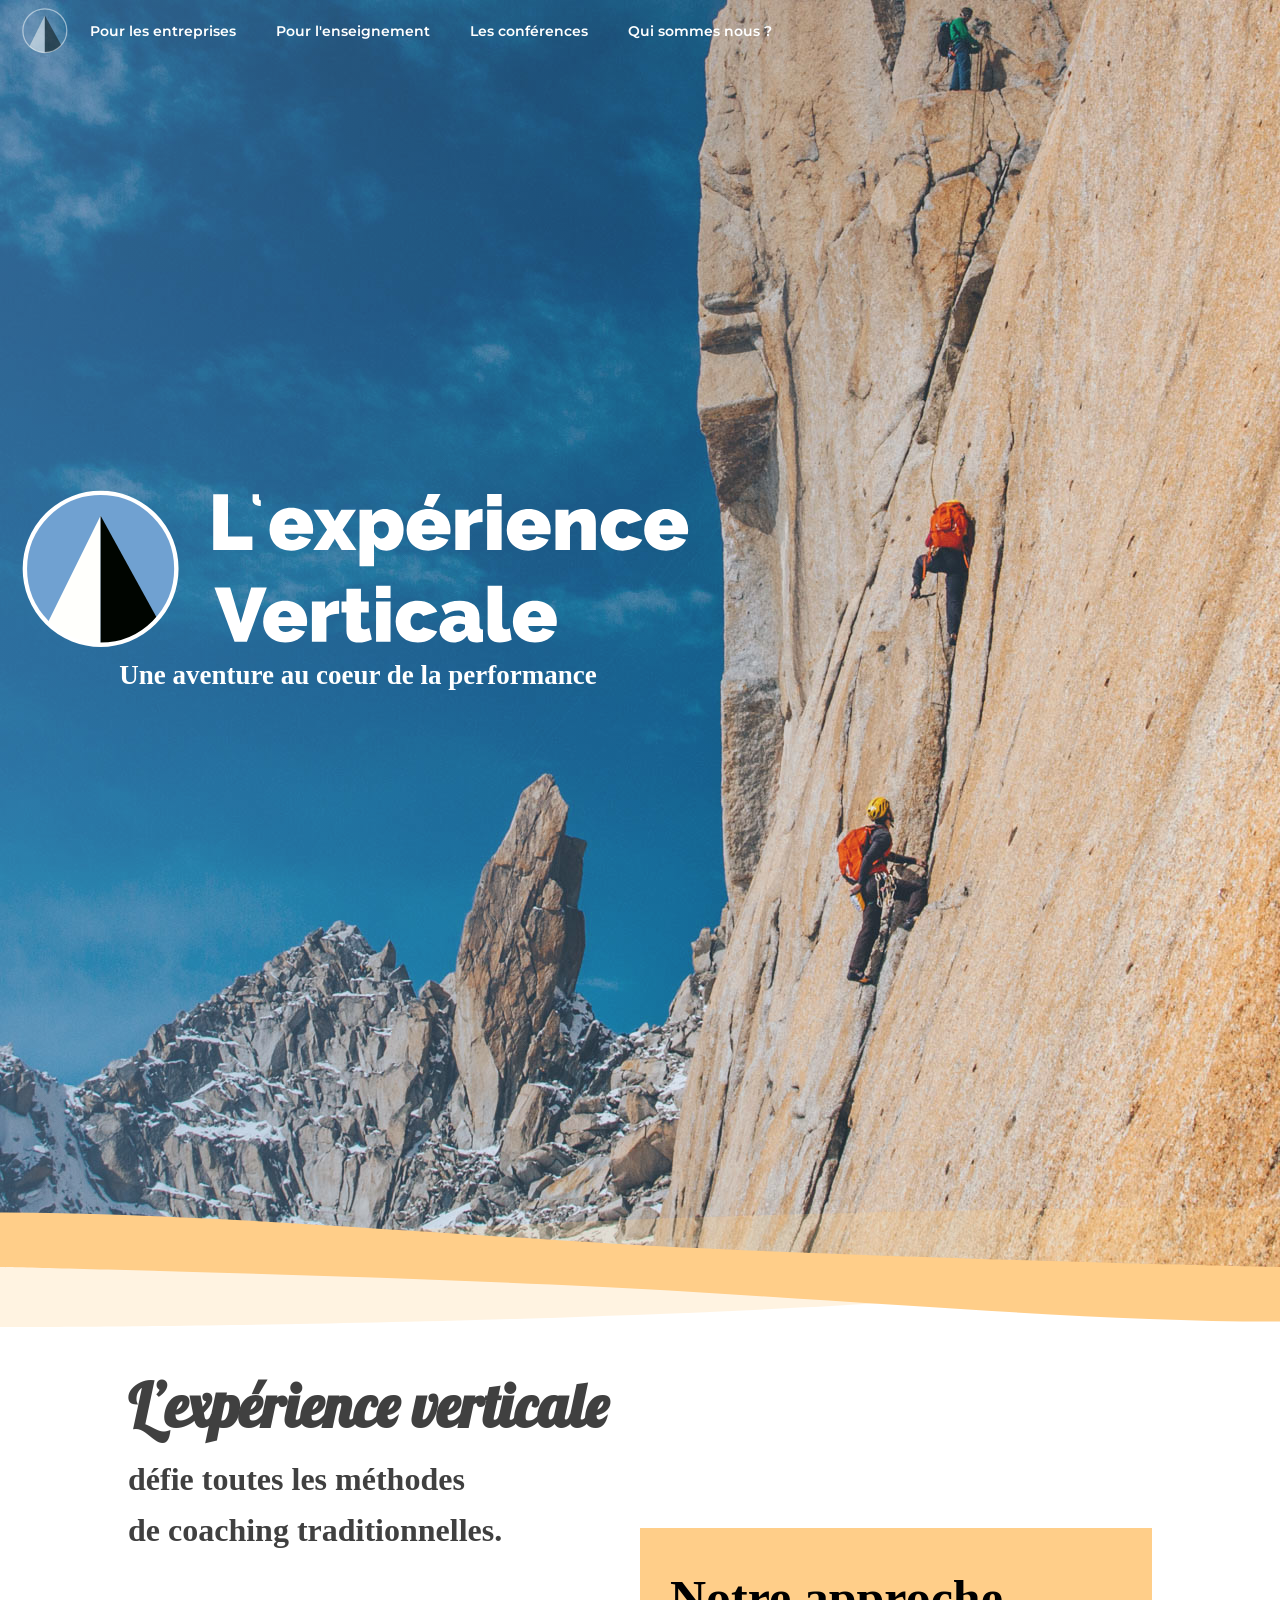
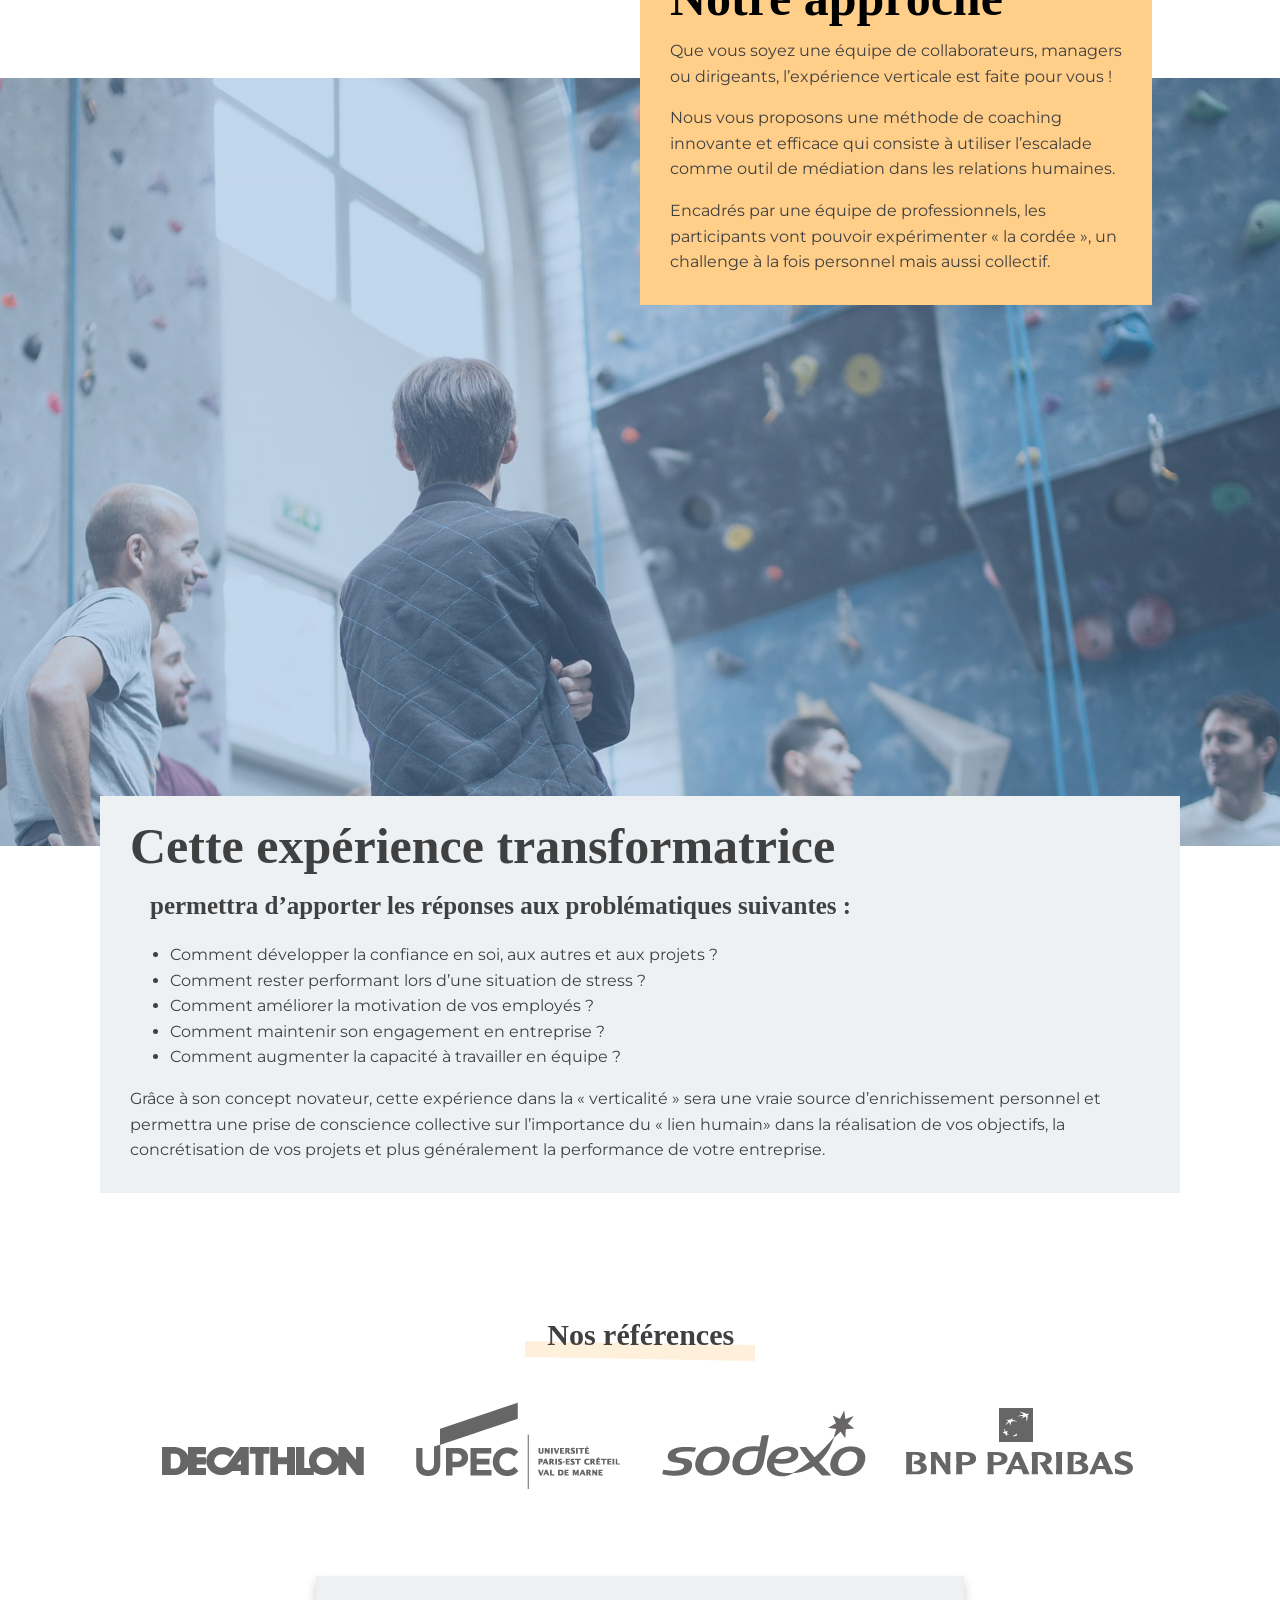
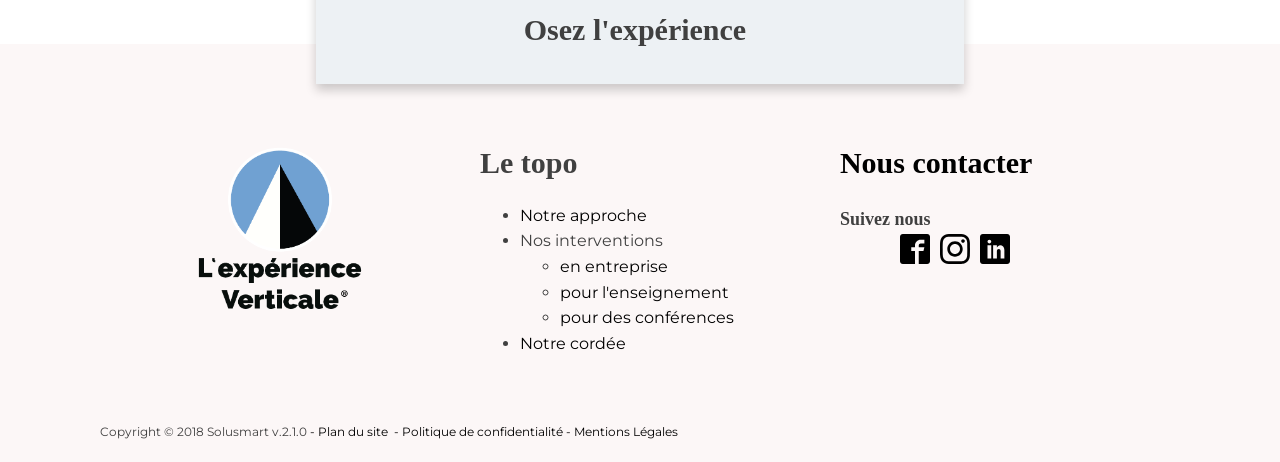
==== commit 01679389: "Suppression des boutons « Demande de devis » et « Nous contacter » Co-Authored-By: Claude Opus 5.5 <" ====
--- a/index.html
+++ b/index.html
@@ -45,7 +45,7 @@
 </ul></div></nav></div><div id="_header_center-81-10" class="oxy-header-center" ></div><div id="_header_right-82-10" class="oxy-header-right" ></div></div></div></header>
 				<section id="section-3-10" class=" ct-section" ><div class="ct-section-inner-wrap"><div id="code_block-61-10" class="ct-code-block" ><svg xmlns="http://www.w3.org/2000/svg" viewBox="0 0 1000 279.24" preserveAspectRatio="none"><path d="M1000 0S331.54-4.18 0 279.24h1000z" opacity=".25"/><path d="M1000 279.24s-339.56-44.3-522.95-109.6S132.86 23.76 0 25.15v254.09z"/></svg>
     </div><div id="div_block-88-10" class="ct-div-block" ><img  id="image-84-10" alt="" src="assets/img/logo-LEXP-M.svg" class="ct-image"/><h2 id="headline-83-10" class="ct-headline">Une aventure au coeur de la performance</h2></div></div></section><section id="section-163-10" class=" ct-section" ><div class="ct-section-inner-wrap"><div id="code_block-165-10" class="ct-code-block" ><svg xmlns="http://www.w3.org/2000/svg" viewBox="0 0 1000 279.24" preserveAspectRatio="none"><path d="M1000 0S331.54-4.18 0 279.24h1000z" opacity=".25"/><path d="M1000 279.24s-339.56-44.3-522.95-109.6S132.86 23.76 0 25.15v254.09z"/></svg>
-    </div></div></section><section id="section-275-10" class=" ct-section" ><div class="ct-section-inner-wrap"><div id="div_block-277-10" class="ct-div-block" ><h1 id="headline-280-10" class="ct-headline">L’expérience verticale<br></h1><h1 id="headline-283-10" class="ct-headline">défie toutes les méthodes<br>de coaching traditionnelles.</h1></div></div></section><section id="section-17-10" class=" ct-section" ><div class="ct-section-inner-wrap"><div id="div_block-262-10" class="ct-div-block" ><h1 id="headline-251-10" class="ct-headline">Notre approche</h1><div id="_rich_text-258-10" class="oxy-rich-text" ><p><span style="font-weight: 400;">Que vous soyez une équipe de collaborateurs, managers ou dirigeants, l’expérience verticale est faite pour vous !</span></p><p><span style="font-weight: 400;">Nous vous proposons une méthode de coaching innovante et efficace qui consiste à utiliser l’escalade comme outil de médiation dans les relations humaines.</span></p><p><span style="font-weight: 400;">Encadrés par une équipe de professionnels, les participants vont pouvoir expérimenter « la cordée », un challenge à la fois personnel mais aussi collectif.</span></p></div></div></div></section><section id="section-299-10" class=" ct-section" ><div class="ct-section-inner-wrap"></div></section><section id="section-273-10" class=" ct-section" ><div class="ct-section-inner-wrap"><div id="div_block-291-10" class="ct-div-block" ><h1 id="headline-292-10" class="ct-headline">Cette expérience transformatrice</h1><h1 id="headline-295-10" class="ct-headline">permettra d’apporter les réponses aux problématiques suivantes :</h1><div id="_rich_text-294-10" class="oxy-rich-text" ><ul><li><span style="font-weight: 400;">Comment développer la confiance en soi, aux autres et aux projets ?</span></li><li><span style="font-weight: 400;"> Comment rester performant lors d’une situation de stress ?</span></li><li><span style="font-weight: 400;"> Comment améliorer la motivation de vos employés ? </span></li><li><span style="font-weight: 400;"> Comment maintenir son engagement en entreprise ?</span></li><li><span style="font-weight: 400;"> Comment augmenter la capacité à travailler en équipe ?</span></li></ul><p><span style="font-weight: 400;">Grâce à son concept novateur, cette expérience dans la « verticalité » sera une vraie source d’enrichissement personnel et permettra une prise de conscience collective sur l’importance du « lien humain» dans la réalisation de vos objectifs, la concrétisation de vos projets et plus généralement la performance de votre entreprise.</span></p></div></div></div></section><section id="section-324-10" class=" ct-section" ><div class="ct-section-inner-wrap"></div></section><section id="section-317-10" class=" ct-section" ><div class="ct-section-inner-wrap"><div id="div_block-358-10" class="ct-div-block" ><h1 id="headline-359-10" class="ct-headline">Nos références</h1></div><div id="slider-167-10" class="ct-slider ct_unique_slider_4169" ><div class="oxygen-unslider-container"><ul><li><div id="slide-168-10" class="ct-slide" ><img  id="image-179-10" alt="" src="assets/img/Clients-Slider-1.png" class="ct-image"/><img  id="image-180-10" alt="" src="assets/img/Clients-Slider-Mob-1.png" class="ct-image"/></div></li><li><div id="slide-169-10" class="ct-slide" ><img  id="image-183-10" alt="" src="assets/img/Clients-Slider-2.png" class="ct-image"/><img  id="image-181-10" alt="" src="assets/img/Clients-Slider-Mob-2.png" class="ct-image"/></div></li><li><div id="slide-191-10" class="ct-slide" ><img  id="image-192-10" alt="" src="assets/img/Clients-Slider-3.png" class="ct-image"/><img  id="image-193-10" alt="" src="assets/img/Clients-Slider-Mob-3.png" class="ct-image"/></div></li></ul></div></div></div></section><section id="section-397-10" class=" ct-section" ><div class="ct-section-inner-wrap"><div id="div_block-398-10" class="ct-div-block" ><h1 id="headline-399-10" class="ct-headline">Osez l'expérience</h1><a id="link_button-402-10" class="ct-link-button" href="mailto:contact@experience-verticale.com"  >DEMANDE DE DEVIS</a></div></div></section><section id="section-24-10" class=" ct-section" ><div class="ct-section-inner-wrap"><div id="new_columns-140-10" class="ct-new-columns" ><div id="div_block-141-10" class="ct-div-block" ><div id="div_block-145-10" class="ct-div-block" ><img  id="image-44-32" alt="" src="assets/img/logo-EV-carre-trs.png" class="ct-image"/><img  id="image-45-32" alt="" src="assets/img/logo-LEXP-M-500px.png" class="ct-image"/></div></div><div id="div_block-142-10" class="ct-div-block" ><div id="div_block-18-32" class="ct-div-block" ><h1 id="headline-152-10" class="ct-headline">Le topo<br></h1><div id="_rich_text-161-10" class="oxy-rich-text" ><ul><li><a href="./">Notre approche</a></li><li>Nos interventions<ul><li><a href="pour-les-entreprises/">en entreprise</a></li><li><a href="pour-lenseignement/">pour l'enseignement</a></li><li><a href="les-conferences/">pour des conférences</a></li></ul></li><li><a href="qui-sommes-nous/">Notre cordée</a></li></ul></div></div></div><div id="div_block-143-10" class="ct-div-block" ><a id="link-43-32" class="ct-link" href="mailto:contact@experience-verticale.com"  ><h1 id="headline-25-32" class="ct-headline">Nous contacter</h1></a><h1 id="headline-33-32" class="ct-headline">Suivez nous</h1><div id="_social_icons-35-32" class="oxy-social-icons" ><a href='https://www.facebook.com/experienceverticale' target='_blank' class='oxy-social-icons-facebook'><svg><title>Visit our Facebook</title><use xlink:href='#oxy-social-icons-icon-facebook-blank'></use></svg></a><a href='https://www.instagram.com/experienceverticale/' target='_blank' class='oxy-social-icons-instagram'><svg><title>Visit our Instagram</title><use xlink:href='#oxy-social-icons-icon-instagram-blank'></use></svg></a><a href='https://www.linkedin.com/company/experienceverticale/' target='_blank' class='oxy-social-icons-linkedin'><svg><title>Visit our LinkedIn</title><use xlink:href='#oxy-social-icons-icon-linkedin-blank'></use></svg></a></div></div></div><div id="div_block-149-10" class="ct-div-block" ><div id="text_block-150-10" class="ct-text-block" >Copyright © 2018 Solusmart v.2.1.0</div><a id="text_block-52-32" class="ct-link-text" href="plan-du-site/" target="_self"  >&nbsp;-&nbsp;Plan du site&nbsp;</a><a id="link_text-56-32" class="ct-link-text" href="politique-de-confidentialite/" target="_self"  >&nbsp;- Politique de confidentialité</a><a id="link_text-58-32" class="ct-link-text" href="mentions-legales/" target="_self"  >&nbsp;- Mentions Légales</a></div></div></section>	
+    </div></div></section><section id="section-275-10" class=" ct-section" ><div class="ct-section-inner-wrap"><div id="div_block-277-10" class="ct-div-block" ><h1 id="headline-280-10" class="ct-headline">L’expérience verticale<br></h1><h1 id="headline-283-10" class="ct-headline">défie toutes les méthodes<br>de coaching traditionnelles.</h1></div></div></section><section id="section-17-10" class=" ct-section" ><div class="ct-section-inner-wrap"><div id="div_block-262-10" class="ct-div-block" ><h1 id="headline-251-10" class="ct-headline">Notre approche</h1><div id="_rich_text-258-10" class="oxy-rich-text" ><p><span style="font-weight: 400;">Que vous soyez une équipe de collaborateurs, managers ou dirigeants, l’expérience verticale est faite pour vous !</span></p><p><span style="font-weight: 400;">Nous vous proposons une méthode de coaching innovante et efficace qui consiste à utiliser l’escalade comme outil de médiation dans les relations humaines.</span></p><p><span style="font-weight: 400;">Encadrés par une équipe de professionnels, les participants vont pouvoir expérimenter « la cordée », un challenge à la fois personnel mais aussi collectif.</span></p></div></div></div></section><section id="section-299-10" class=" ct-section" ><div class="ct-section-inner-wrap"></div></section><section id="section-273-10" class=" ct-section" ><div class="ct-section-inner-wrap"><div id="div_block-291-10" class="ct-div-block" ><h1 id="headline-292-10" class="ct-headline">Cette expérience transformatrice</h1><h1 id="headline-295-10" class="ct-headline">permettra d’apporter les réponses aux problématiques suivantes :</h1><div id="_rich_text-294-10" class="oxy-rich-text" ><ul><li><span style="font-weight: 400;">Comment développer la confiance en soi, aux autres et aux projets ?</span></li><li><span style="font-weight: 400;"> Comment rester performant lors d’une situation de stress ?</span></li><li><span style="font-weight: 400;"> Comment améliorer la motivation de vos employés ? </span></li><li><span style="font-weight: 400;"> Comment maintenir son engagement en entreprise ?</span></li><li><span style="font-weight: 400;"> Comment augmenter la capacité à travailler en équipe ?</span></li></ul><p><span style="font-weight: 400;">Grâce à son concept novateur, cette expérience dans la « verticalité » sera une vraie source d’enrichissement personnel et permettra une prise de conscience collective sur l’importance du « lien humain» dans la réalisation de vos objectifs, la concrétisation de vos projets et plus généralement la performance de votre entreprise.</span></p></div></div></div></section><section id="section-324-10" class=" ct-section" ><div class="ct-section-inner-wrap"></div></section><section id="section-317-10" class=" ct-section" ><div class="ct-section-inner-wrap"><div id="div_block-358-10" class="ct-div-block" ><h1 id="headline-359-10" class="ct-headline">Nos références</h1></div><div id="slider-167-10" class="ct-slider ct_unique_slider_4169" ><div class="oxygen-unslider-container"><ul><li><div id="slide-168-10" class="ct-slide" ><img  id="image-179-10" alt="" src="assets/img/Clients-Slider-1.png" class="ct-image"/><img  id="image-180-10" alt="" src="assets/img/Clients-Slider-Mob-1.png" class="ct-image"/></div></li><li><div id="slide-169-10" class="ct-slide" ><img  id="image-183-10" alt="" src="assets/img/Clients-Slider-2.png" class="ct-image"/><img  id="image-181-10" alt="" src="assets/img/Clients-Slider-Mob-2.png" class="ct-image"/></div></li><li><div id="slide-191-10" class="ct-slide" ><img  id="image-192-10" alt="" src="assets/img/Clients-Slider-3.png" class="ct-image"/><img  id="image-193-10" alt="" src="assets/img/Clients-Slider-Mob-3.png" class="ct-image"/></div></li></ul></div></div></div></section><section id="section-397-10" class=" ct-section" ><div class="ct-section-inner-wrap"><div id="div_block-398-10" class="ct-div-block" ><h1 id="headline-399-10" class="ct-headline">Osez l'expérience</h1></div></div></section><section id="section-24-10" class=" ct-section" ><div class="ct-section-inner-wrap"><div id="new_columns-140-10" class="ct-new-columns" ><div id="div_block-141-10" class="ct-div-block" ><div id="div_block-145-10" class="ct-div-block" ><img  id="image-44-32" alt="" src="assets/img/logo-EV-carre-trs.png" class="ct-image"/><img  id="image-45-32" alt="" src="assets/img/logo-LEXP-M-500px.png" class="ct-image"/></div></div><div id="div_block-142-10" class="ct-div-block" ><div id="div_block-18-32" class="ct-div-block" ><h1 id="headline-152-10" class="ct-headline">Le topo<br></h1><div id="_rich_text-161-10" class="oxy-rich-text" ><ul><li><a href="./">Notre approche</a></li><li>Nos interventions<ul><li><a href="pour-les-entreprises/">en entreprise</a></li><li><a href="pour-lenseignement/">pour l'enseignement</a></li><li><a href="les-conferences/">pour des conférences</a></li></ul></li><li><a href="qui-sommes-nous/">Notre cordée</a></li></ul></div></div></div><div id="div_block-143-10" class="ct-div-block" ><a id="link-43-32" class="ct-link" href="mailto:contact@experience-verticale.com"  ><h1 id="headline-25-32" class="ct-headline">Nous contacter</h1></a><h1 id="headline-33-32" class="ct-headline">Suivez nous</h1><div id="_social_icons-35-32" class="oxy-social-icons" ><a href='https://www.facebook.com/experienceverticale' target='_blank' class='oxy-social-icons-facebook'><svg><title>Visit our Facebook</title><use xlink:href='#oxy-social-icons-icon-facebook-blank'></use></svg></a><a href='https://www.instagram.com/experienceverticale/' target='_blank' class='oxy-social-icons-instagram'><svg><title>Visit our Instagram</title><use xlink:href='#oxy-social-icons-icon-instagram-blank'></use></svg></a><a href='https://www.linkedin.com/company/experienceverticale/' target='_blank' class='oxy-social-icons-linkedin'><svg><title>Visit our LinkedIn</title><use xlink:href='#oxy-social-icons-icon-linkedin-blank'></use></svg></a></div></div></div><div id="div_block-149-10" class="ct-div-block" ><div id="text_block-150-10" class="ct-text-block" >Copyright © 2018 Solusmart v.2.1.0</div><a id="text_block-52-32" class="ct-link-text" href="plan-du-site/" target="_self"  >&nbsp;-&nbsp;Plan du site&nbsp;</a><a id="link_text-56-32" class="ct-link-text" href="politique-de-confidentialite/" target="_self"  >&nbsp;- Politique de confidentialité</a><a id="link_text-58-32" class="ct-link-text" href="mentions-legales/" target="_self"  >&nbsp;- Mentions Légales</a></div></div></section>	
 		<svg style="position: absolute; width: 0; height: 0; overflow: hidden;" version="1.1" xmlns="http://www.w3.org/2000/svg" xmlns:xlink="http://www.w3.org/1999/xlink">
 		   <defs>
 		      <symbol id="oxy-social-icons-icon-linkedin" viewBox="0 0 32 32">
